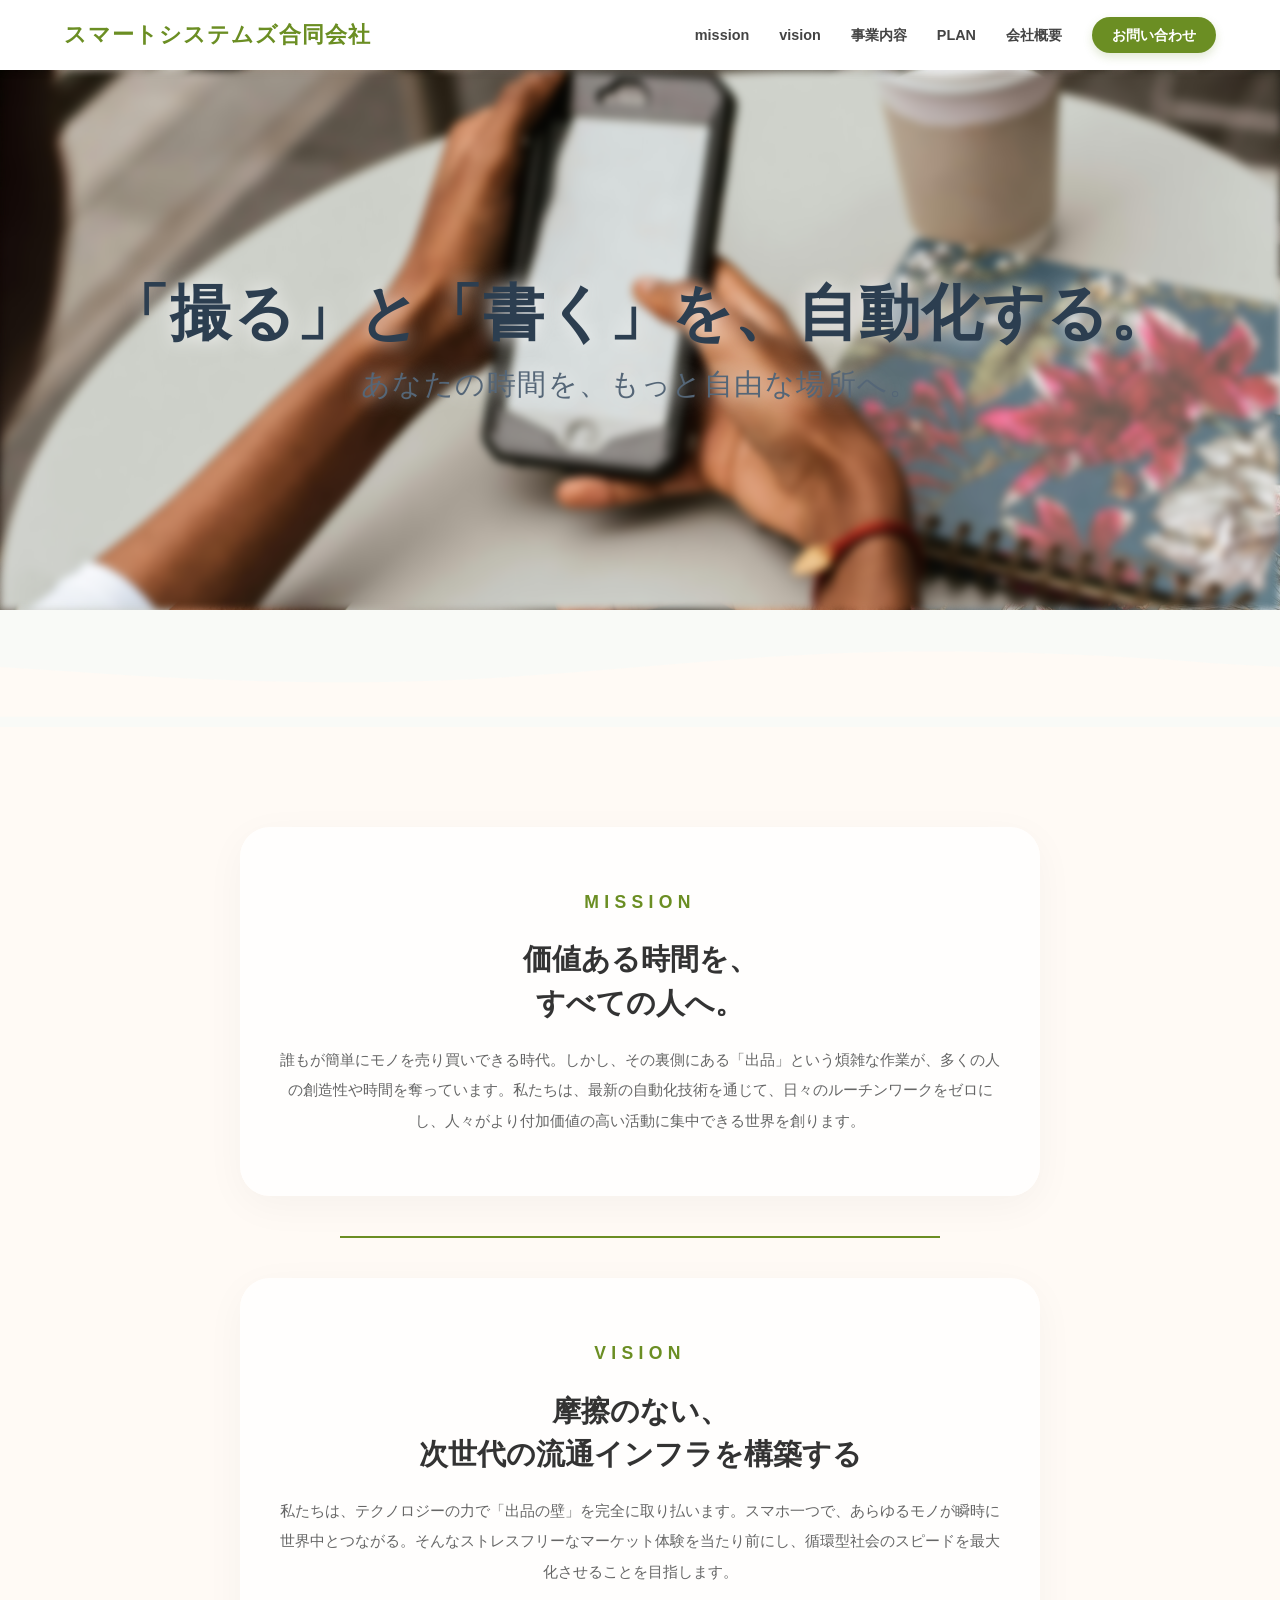
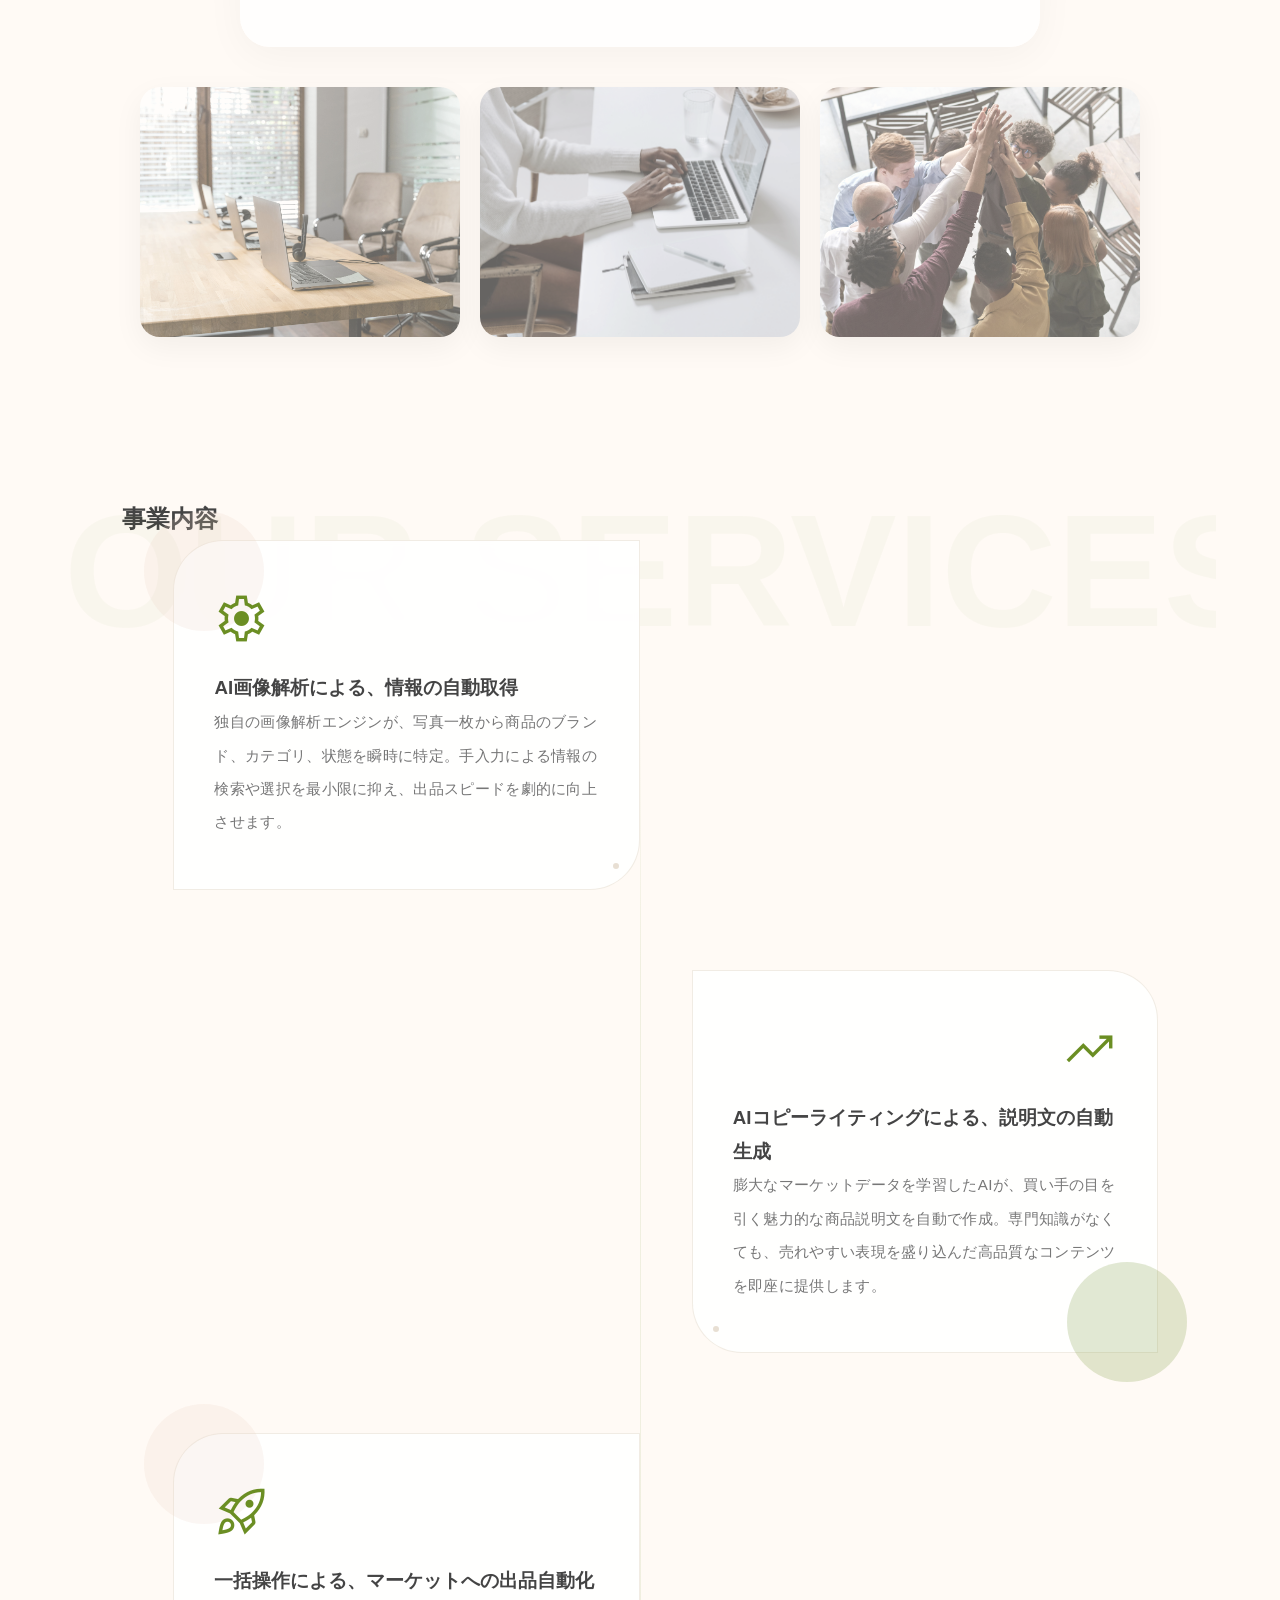
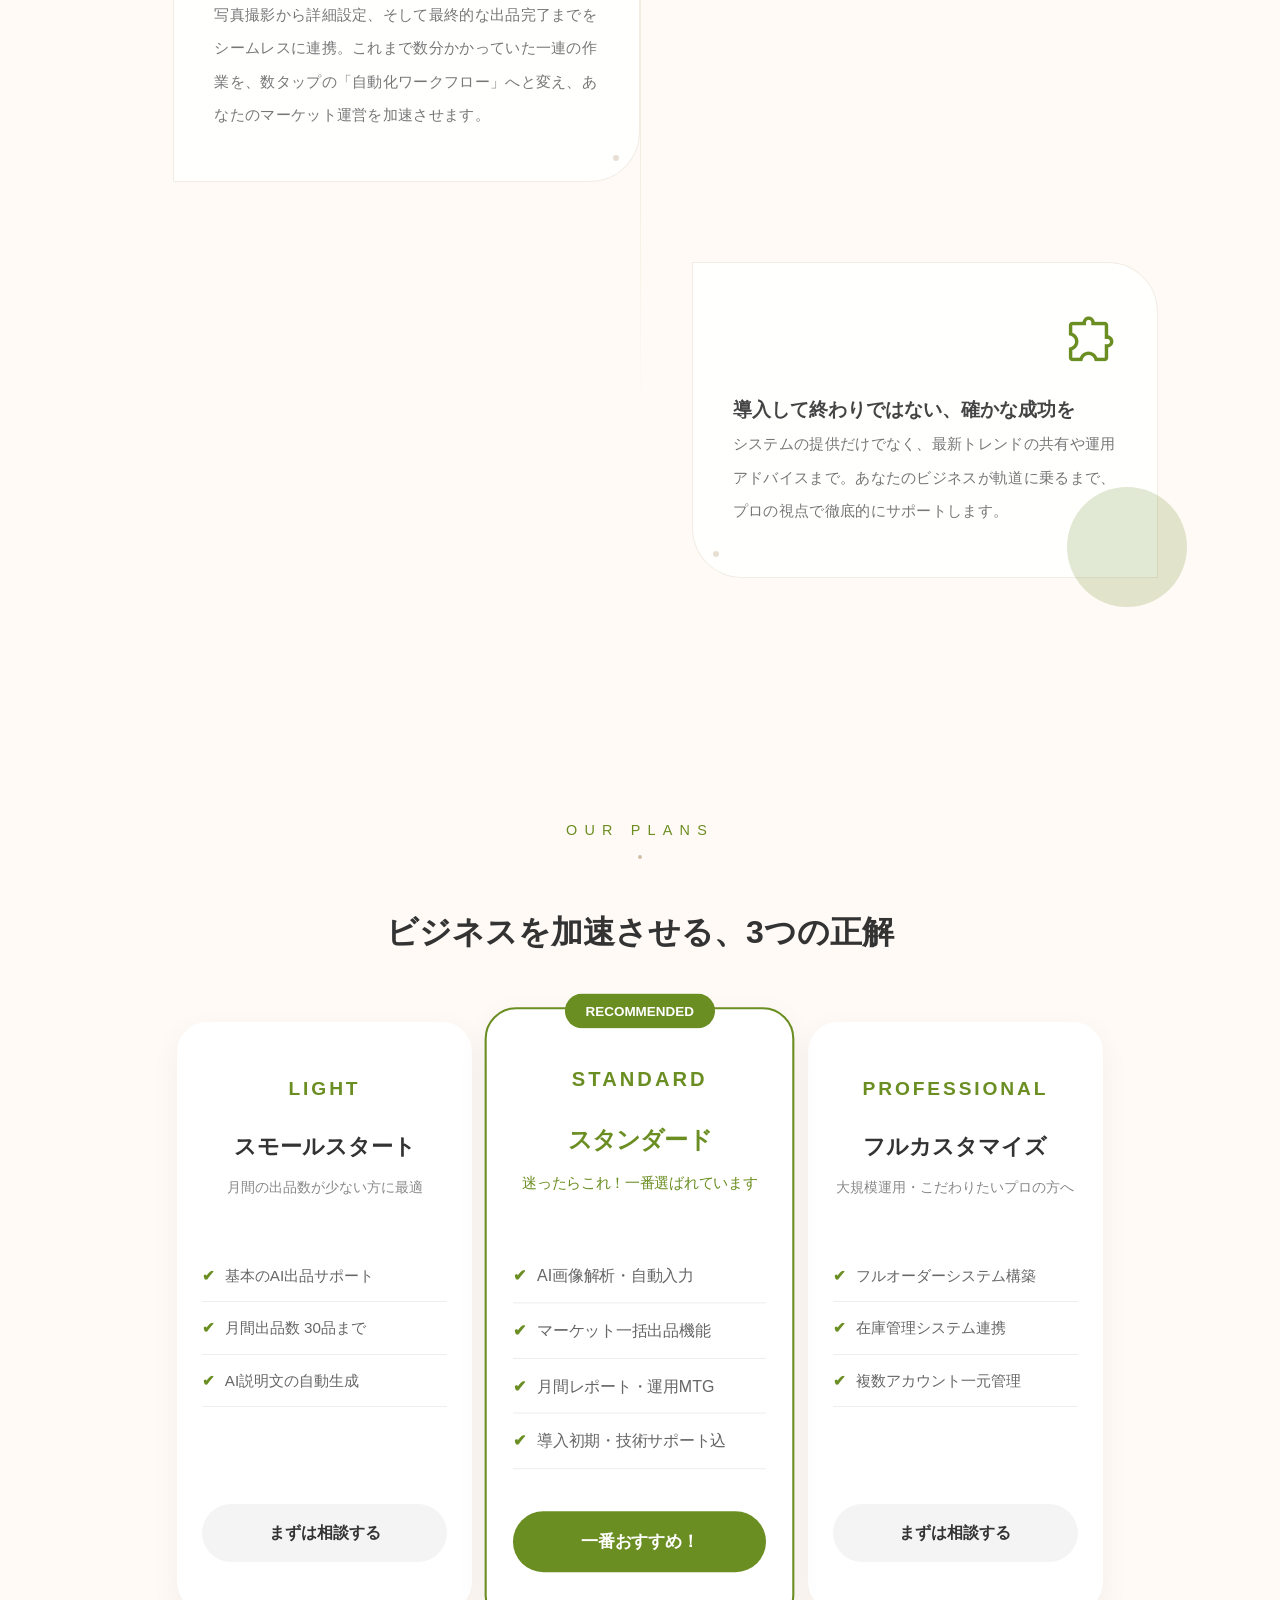
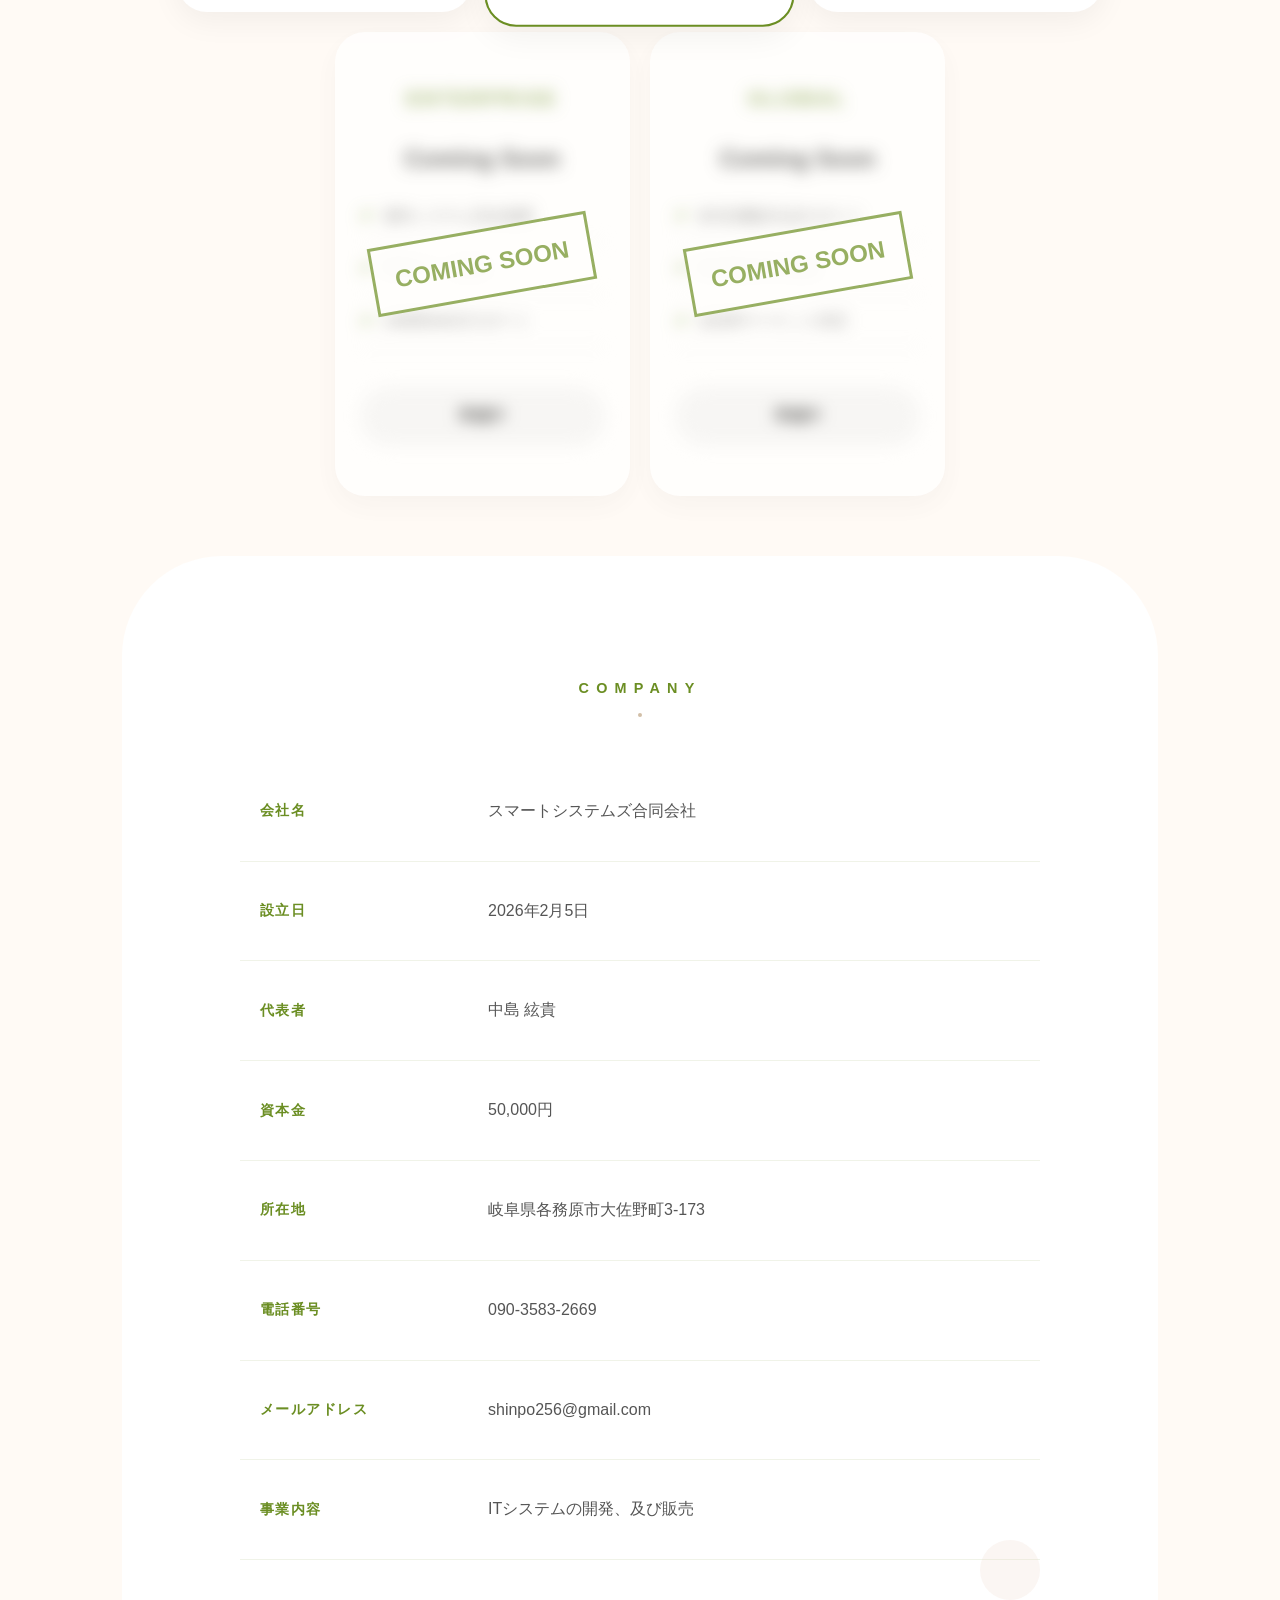
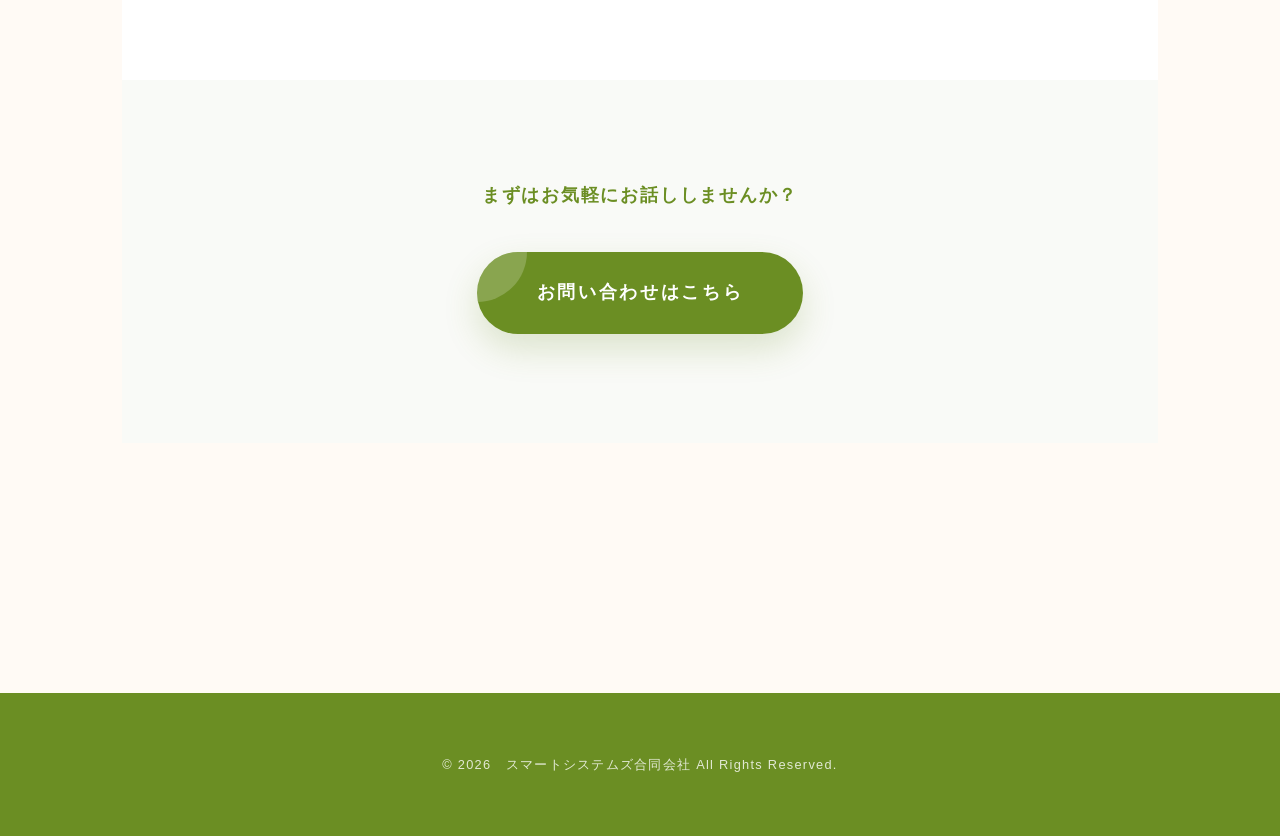
==== index.html @ 6a52a9e8 "first commit" ====
<!DOCTYPE html>
<html lang="ja">
<head>
  <meta charset="UTF-8">
  <meta name="viewport" content="width=device-width, initial-scale=1.0">
  <title>スマートシステムズ合同会社</title>
  <link rel="stylesheet" href="https://fonts.googleapis.com/css2?family=Material+Symbols+Outlined:opsz,wght,FILL,GRAD@20..48,100..700,0..1,-50..200" />
  <link rel="stylesheet" href="css/style.css">
</head>
<body>

<header class="main-header">
    <div class="header-logo">スマートシステムズ合同会社</div>
    
    <div class="hamburger" id="hamburger">
        <span></span>
        <span></span>
        <span></span>
    </div>
    
    <nav class="header-nav" id="header-nav">
        <ul>
            <li><a href="#mission">mission</a></li>
            <li><a href="#vision">vision</a></li>
            <li><a href="#business">事業内容</a></li>
            <li><a href="#plans">PLAN</a></li>
            <li><a href="#about">会社概要</a></li>
            <li><a href="/contact.html" class="nav-contact">お問い合わせ</a></li>
        </ul>
    </nav>
</header>

<!-- メインコンテンツ -->
<div class="container">
<main>

<!-- ファーストビュー -->
<section class="hero hero-with-bg">
  <div class="hero-overlay"></div>
  <div class="hero-text">
    <h1>
      <span class="main-copy">「撮る」と「書く」を、自動化する。</span>
      <span class="sub-copy">あなたの時間を、もっと自由な場所へ。</span>
    </h1>
  </div>
</section>

<!-- ミッション -->
 <div class="wave-container">
    <svg xmlns="http://www.w3.org/2000/svg" viewBox="0 0 1440 120" preserveAspectRatio="none">
        <path fill="#fffaf5" d="M0,64L80,69.3C160,75,320,85,480,80C640,75,800,53,960,48C1120,43,1280,53,1360,59.7L1440,64L1440,120L1360,120C1280,120,1120,120,960,120C800,120,640,120,480,120C320,120,160,120,80,120L0,120Z"></path>
    </svg>
</div>

<section class="mv-section">
    <div class="mv-container">
    
    <div class="mv-box" id="mission">
        <span class="mv-sub">MISSION</span>
        <h2>価値ある時間を、<br>すべての人へ。</h2>
        <p>誰もが簡単にモノを売り買いできる時代。しかし、その裏側にある「出品」という煩雑な作業が、多くの人の創造性や時間を奪っています。私たちは、最新の自動化技術を通じて、日々のルーチンワークをゼロにし、人々がより付加価値の高い活動に集中できる世界を創ります。</p>
    </div>

    <div class="mv-separator"></div>

    <div class="mv-box" id="vision">
        <span class="mv-sub">VISION</span>
        <h2>摩擦のない、<br>次世代の流通インフラを構築する</h2>
        <p>私たちは、テクノロジーの力で「出品の壁」を完全に取り払います。スマホ一つで、あらゆるモノが瞬時に世界中とつながる。そんなストレスフリーなマーケット体験を当たり前にし、循環型社会のスピードを最大化させることを目指します。</p>
    </div>
    
</div>

<section class="photo-gallery">
    <div class="gallery-container">
        <div class="gallery-item">
            <img src="images/photo1.jpg" alt="イメージ1">
        </div>
        <div class="gallery-item">
           <img src="images/photo2.jpg" alt="イメージ2">
        </div>
        <div class="gallery-item">
            <img src="images/photo3.jpg" alt="イメージ3">
        </div>
    </div>
</section>

  <!-- 事業内容 -->
  <section id="business" class="services">
  <div class="services-inner">
    <h2>事業内容</h2>

    <div class="service-cards">

      <div class="service-card">
        <span class="material-symbols-outlined icon">settings</span>
        <h3>AI画像解析による、情報の自動取得</h3>
        <p>
          独自の画像解析エンジンが、写真一枚から商品のブランド、カテゴリ、状態を瞬時に特定。手入力による情報の検索や選択を最小限に抑え、出品スピードを劇的に向上させます。
        </p>
      </div>

      <div class="service-card">
        <span class="material-symbols-outlined icon">trending_up</span>
        <h3>AIコピーライティングによる、説明文の自動生成</h3>
        <p>
          膨大なマーケットデータを学習したAIが、買い手の目を引く魅力的な商品説明文を自動で作成。専門知識がなくても、売れやすい表現を盛り込んだ高品質なコンテンツを即座に提供します。
        </p>
      </div>

      <div class="service-card">
        <span class="material-symbols-outlined icon">Rocket_Launch</span>
        <h3>一括操作による、マーケットへの出品自動化</h3>
        <p>
          写真撮影から詳細設定、そして最終的な出品完了までをシームレスに連携。これまで数分かかっていた一連の作業を、数タップの「自動化ワークフロー」へと変え、あなたのマーケット運営を加速させます。
        </p>
      </div>

      <div class="service-card">
        <span class="material-symbols-outlined icon">extension</span>
        <h3>導入して終わりではない、確かな成功を</h3>
        <p>
          システムの提供だけでなく、最新トレンドの共有や運用アドバイスまで。あなたのビジネスが軌道に乗るまで、プロの視点で徹底的にサポートします。
        </p>
      </div>

    </div>
  </div>
</section>

<section class="plans-section" id="plans">
  <div class="plans-inner">
    <div class="section-title">OUR PLANS</div>
    <h2 class="plans-main-title">ビジネスを加速させる、3つの正解</h2>
    
<div class="plans-container">
    <div class="plan-card">
        <div class="plan-name">LIGHT</div>
        <div class="plan-price" style="font-size: 1.4rem;">スモールスタート</div>
        <div class="plan-note">月間の出品数が少ない方に最適</div>
        <ul class="plan-features">
            <li>基本のAI出品サポート</li>
            <li>月間出品数 30品まで</li>
            <li>AI説明文の自動生成</li>
        </ul>
        <a href="#contact" class="plan-btn">まずは相談する</a>
    </div>

    <div class="plan-card recommended">
        <div class="recommend-badge">RECOMMENDED</div>
        <div class="plan-name">STANDARD</div>
        <div class="plan-price" style="font-size: 1.4rem;">スタンダード</div>
        <div class="plan-note">迷ったらこれ！一番選ばれています</div>
        <ul class="plan-features">
            <li>AI画像解析・自動入力</li>
            <li>マーケット一括出品機能</li>
            <li>月間レポート・運用MTG</li>
            <li>導入初期・技術サポート込</li>
        </ul>
        <a href="#contact" class="plan-btn">一番おすすめ！</a>
    </div>

    <div class="plan-card">
        <div class="plan-name">PROFESSIONAL</div>
        <div class="plan-price" style="font-size: 1.4rem;">フルカスタマイズ</div>
        <div class="plan-note">大規模運用・こだわりたいプロの方へ</div>
        <ul class="plan-features">
            <li>フルオーダーシステム構築</li>
            <li>在庫管理システム連携</li>
            <li>複数アカウント一元管理</li>
        </ul>
        <a href="#contact" class="plan-btn">まずは相談する</a>
    </div>

    <div class="plan-card is-coming-soon">
        <div class="plan-name">ENTERPRISE</div>
        <div class="plan-price">Coming Soon</div>
        <ul class="plan-features">
            <li>基幹システム完全連携</li>
            <li>専用サーバ提供</li>
            <li>24時間365日サポート</li>
        </ul>
        <a href="#contact" class="plan-btn">準備中</a>
    </div>

    <div class="plan-card is-coming-soon">
        <div class="plan-name">GLOBAL</div>
        <div class="plan-price">Coming Soon</div>
        <ul class="plan-features">
            <li>多言語翻訳出品サポート</li>
            <li>海外配送代行連携</li>
            <li>全世界マーケット対応</li>
        </ul>
        <a href="#contact" class="plan-btn">準備中</a>
    </div>
</div>

 <!-- 会社概要-->
<section id="about" class="company">
  <div class="company-inner">
    <h2 class="section-title">COMPANY</h2>
    
    <div class="company-list">
      <div class="company-item">
        <dt>会社名</dt>
        <dd>スマートシステムズ合同会社</dd>
      </div>
      <div class="company-item">
        <dt>設立日</dt>
        <dd>2026年2月5日</dd>
      </div>
      <div class="company-item">
        <dt>代表者</dt>
        <dd>中島 絃貴</dd>
      </div>
      <div class="company-item">
        <dt>資本金</dt>
        <dd>50,000円</dd>
      </div>
      <div class="company-item">
        <dt>所在地</dt>
        <dd>岐阜県各務原市大佐野町3-173</dd>
      </div>
      <div class="company-item">
        <dt>電話番号</dt>
        <dd>090-3583-2669</dd>
      </div>
      <div class="company-item">
        <dt>メールアドレス</dt>
        <dd>shinpo256@gmail.com</dd>
      </div>
      <div class="company-item">
        <dt>事業内容</dt>
        <dd>ITシステムの開発、及び販売</dd>
      </div>
    </div>
  </div>
</section>

<section id="contact" class="contact">
  <div class="contact-inner">
    <p class="contact-text">まずはお気軽にお話ししませんか？</p>
    <a href="contact/contact.html" class="fuwafuwa-btn">
      お問い合わせはこちら
      <div class="btn-circle"></div>
    </a>
  </div>
</section>
 
</main>
</div>

<!-- フッター -->
<footer class="footer-simple">
  <p class="copyright">
    © 2026　スマートシステムズ合同会社 All Rights Reserved.
  </p>
</footer>


<script src="js/main.js"></script>
<script src="script.js"></script>
</body>
</html>
---- css/style.css ----
/* --- 1. 基本設定（温かみと清潔感） --- */
* {
    margin: 0;
    padding: 0;
    box-sizing: border-box;
}

body {
    font-family: "Helvetica Neue", Arial, "Hiragino Kaku Gothic ProN", "Hiragino Sans", Meiryo, sans-serif;
    color: #444;
    background-image: radial-gradient(#d1bfa7 0.3px, transparent 0.3px);
    background-size: 30px 30px;
    background-color: #F9FAF7; 
    line-height: 1.8;
}

/* --- 2. ヘッダー（すりガラス風） --- */
.main-header {
    display: flex;
    justify-content: space-between;
    align-items: center;
    padding: 15px 5%;
    background: #fff;
    position: sticky;
    top: 0;
    z-index: 1000;
    box-shadow: 0 2px 10px rgba(0,0,0,0.05);
}

/* --- ロゴの設定（重なっていた部分を統合） --- */
.header-logo {
    font-size: 1.5rem; /* 大きめを優先 */
    font-weight: bold;
    color: #6B8E23; /* オリーブ色を優先 */
    letter-spacing: 1px;
    cursor: pointer;
    display: inline-block;
    transition: all 0.3s ease;
}

.header-logo:hover {
    transform: rotate(-5deg);
    color: #7da629;
}

/* --- ナビゲーションの設定 --- */
.header-nav ul {
    display: flex;
    list-style: none;
    gap: 30px;
    align-items: center;
    margin: 0;
    padding: 0;
}

.header-nav a {
    text-decoration: none;
    color: #444; /* 柔らかい黒を優先 */
    font-size: 0.9rem;
    font-weight: bold; /* 「ボールドにしたい」という意図を優先 */
    transition: all 0.3s ease;
    position: relative;
}

/* --- ホバー演出（下線がスッと出る） --- */
.header-nav a:not(.nav-contact):hover {
    color: #6B8E23;
}

.header-nav a:not(.nav-contact)::after {
    content: '';
    position: absolute;
    bottom: -5px;
    left: 0;
    width: 0;
    height: 2px;
    background-color: #d1bfa7;
    transition: width 0.3s ease;
}

.header-nav a:not(.nav-contact):hover::after {
    width: 100%;
}

/* PCではハンバーガーは絶対隠す（でも見た目の設定はここに溜めておく） */
.hamburger {
    display: none; /* ←ここでPCでは隠している */
    flex-direction: column;
    justify-content: space-between;
    width: 30px;
    height: 20px;
    cursor: pointer;
    z-index: 1000; /* 一番手前に */
    position: relative;
}

.hamburger span {
    width: 100%;
    height: 2px;
    background-color: #6B8E23;
    transition: all 0.3s;
}

/* --- ロゴの設定（1.4remの方を優先、傾く動きを維持） --- */
.header-logo {
    font-size: 1.4rem;
    font-weight: bold;
    color: #6B8E23;
    letter-spacing: 1px;
    cursor: pointer;
    display: inline-block;
    transition: all 0.3s ease;
}

.header-logo:hover {
    transform: rotate(-5deg);
    color: #7da629;
}

/* --- ナビゲーションのレイアウト --- */
.header-nav ul {
    list-style: none;
    display: flex;
    align-items: center;
    gap: 30px;
    margin: 0;
    padding: 0;
}

/* --- メニューの文字設定（太さとサイズを確定させる） --- */
.header-nav a {
    text-decoration: none;
    color: #444;       /* 柔らかい黒 */
    font-size: 0.9rem; /* 少し大きめ */
    font-weight: bold; /* 500より、下の記述にあったboldを優先しました */
    transition: all 0.3s ease;
    position: relative;
}

/* --- ホバー：下線が出るアニメ（通常メニュー用） --- */
.header-nav a:not(.nav-contact):hover {
    color: #6B8E23;
}

.header-nav a:not(.nav-contact)::after {
    content: '';
    position: absolute;
    bottom: -5px;
    left: 0;
    width: 0;
    height: 2px;
    background-color: #d1bfa7;
    transition: width 0.3s ease;
}

.header-nav a:not(.nav-contact):hover::after {
    width: 100%;
}

/* --- 「お問い合わせ」ボタン（特注デザイン） --- */
.nav-contact {
    background-color: #6B8E23;
    color: #fff !important;
    padding: 10px 20px;
    border-radius: 25px;
    box-shadow: 0 4px 10px rgba(107, 142, 35, 0.2);
}

.nav-contact:hover {
    background-color: #7da629;
    transform: translateY(-2px);
    box-shadow: 0 6px 15px rgba(107, 142, 35, 0.3);
}

/* --- 3. ヒーロー（圧倒的開放感） --- */

/* 1. 背景画像の設定：疑似要素を使って「背景だけ」をぼかす */
.hero-with-bg {
    position: relative;
    height: 60vh !important;
    background-image: url('../images/hero_bg.jpg');
    background-size: cover;
    background-position: center;
    background-attachment: fixed;
    display: flex;
    align-items: center;
    justify-content: center;
    overflow: hidden;
}

.hero-with-bg::before {
    content: "";
    position: absolute;
    top: 0; left: 0; width: 100%; height: 100%;
    background-image: inherit; /* 親の背景画像を引き継ぐ */
    background-size: cover;
    background-position: center;
    filter: blur(4px); /* 背景だけをぼかす */
    z-index: 0;
}

/* 2. 文字を包む「箱」：重なっていた設定を統合 */
.hero-text {
    width: 100% !important; 
    max-width: 100vw !important; /* はみ出し防止のため全幅を許可 */
    text-align: center !important;
    z-index: 10 !important;
    position: relative !important;
}

/* 3. 中の「h1」全体の調整 */
.hero-text h1 {
    margin: 0;
    color: #2c3e50 !important;
    text-shadow: 0 0 15px rgba(255, 255, 255, 0.8) !important;
}

/* ヒーロー文字サイズ：PCでの上品な大迫力版 */
.hero-text h1 {
    font-size: 3.8rem !important; 
    font-weight: 800 !important;
    line-height: 1.4 !important;
    color: #2c3e50 !important;
    text-shadow: 0 0 20px rgba(255, 255, 255, 0.8) !important;
}

/* 1行目：絶対に一行で表示させる呪文を統合 */
.main-copy {
    display: block;
    width: 100%; 
    font-size: 3.8rem !important; 
    font-weight: 800 !important;
    line-height: 1.3 !important;
    letter-spacing: 0.02em !important;
    margin-bottom: 10px;
    white-space: nowrap !important; /* 一行表示を死守 */
}

/* 2行目：補足サイズ */
.sub-copy {
    display: block;
    font-size: 1.8rem !important;
    font-weight: 500 !important;
    line-height: 1.5 !important;
    letter-spacing: 0.05em !important;
    color: #556677 !important;
}

/* --- 4. MISSION & VISION --- */

html {
    scroll-behavior: smooth;
    scroll-padding-top: 100px;
}

.mv-section {
    padding: 100px 5%;
    background-color: #fffaf5; 
}

/* 2つを包む器 */
.mv-container {
    display: flex !important;
    flex-direction: column !important;
    align-items: center !important;
    max-width: 800px !important;
    margin: 0 auto !important;
    gap: 0 !important; 
}

/* MISSIONとVISION、共通の見た目（カード風） */
.mv-box {
    width: 100% !important;
    max-width: 100% !important;
    text-align: center !important;
    background: rgba(255, 255, 255, 0.8);
    backdrop-filter: blur(10px);
    padding: 60px 40px !important;
    border-radius: 30px;
    border: none !important; 
    box-shadow: 0 10px 40px rgba(0, 0, 0, 0.04);
    transition: all 0.4s ease;
    box-sizing: border-box !important;
}

/* MISSION（上の箱）：境界線と余白の特別設定 */
#mission {
    border-bottom: 2px solid #6B8E23 !important; 
    margin-bottom: 80px !important; 
    border-bottom-left-radius: 0;
    border-bottom-right-radius: 0;
}

/* MISSIONの箱：角丸を優しく復活させ、囲み線を消す */
#mission {
    border: none !important;
    border-radius: 30px !important;
    box-shadow: 0 10px 40px rgba(0, 0, 0, 0.04) !important;
}

/* 執念の区切り線設定 */
.mv-separator {
    width: 100% !important;
    max-width: 600px !important;
    height: 2px !important;
    background-color: #6B8E23 !important;
    margin: 40px auto !important;
}

/* ホバー演出：浮き上がる動き */
.mv-box:hover {
    transform: translateY(-10px);
    background: #ffffff;
    box-shadow: 0 20px 50px rgba(107, 142, 35, 0.1);
}

/* --- テキスト装飾 --- */
.mv-sub {
    color: #6B8E23;
    font-weight: bold;
    letter-spacing: 2px;
    font-size: 0.8rem;
    display: block;
    margin-bottom: 15px;
}

.mv-box h2 {
    font-size: 1.6rem;
    color: #333;
    line-height: 1.5;
    margin-bottom: 20px;
}

.mv-box p {
    font-size: 0.95rem;
    color: #666;
    line-height: 2.0;
}

/* --- 5. 中間画像（クッション） --- */

.wide-image-wrapper {
    width: 100%;
    height: 500px;
    margin: 80px 0;
    overflow: hidden; /* 拡大した時のはみ出し防止 */
}

.wide-image-wrapper img {
    width: 100%;
    height: 100%;
    object-fit: cover; /* 縦横比を保って中央で切り取り */
    object-position: center; /* 中央を基準に配置 */
    
    /* 質感の調整：温かみ（セピア）と明るさをプラス */
    filter: sepia(15%) brightness(105%);
    
    /* ゆっくりとズームさせるための設定 */
    transition: transform 1.5s ease;
}

/* ホバーでゆっくりとズームイン */
.wide-image-wrapper:hover img {
    transform: scale(1.05);
}

/* --- ギャラリー：おしゃれ＆ホバー復活 --- */
.gallery-container {
    display: flex !important;
    flex-direction: row !important;
    justify-content: center !important; /* 重複してたのを合流 */
    gap: 20px !important;
    max-width: 1000px !important;
    margin: 40px auto !important;
}

.gallery-item {
    flex: 1 !important;
    height: 250px !important;
    border-radius: 20px !important; 
    overflow: hidden !important;
    box-shadow: 0 10px 30px rgba(0, 0, 0, 0.05) !important;
    transition: all 0.6s ease !important;
}

.gallery-item img {
    width: 100% !important;
    height: 100% !important;
    object-fit: cover !important;
    opacity: 0.6 !important; 
    filter: grayscale(30%) brightness(1.1) !important; 
    transition: all 0.6s ease !important;
}

/* ホバー時の動き */
.gallery-item:hover {
    transform: translateY(-12px) !important;
}

.gallery-item:hover img {
    opacity: 1 !important;
    filter: grayscale(0%) brightness(1) !important;
    transform: scale(1.05) !important;
}

/* --- 6. 事業内容：フローティング・グラフィック版 --- */

.services-inner {
    padding: 120px 5%;
    position: relative;
    overflow: hidden;
    max-width: 1200px;
    margin: 0 auto;
}

/* 背景にうっすら流れる巨大文字（OUR SERVICES） */
.services-inner::before {
    content: "OUR SERVICES / OUR SERVICES";
    position: absolute;
    top: 50px;
    left: 0;
    font-size: 10rem;
    font-weight: 900;
    color: #6B8E23;
    opacity: 0.03;
    white-space: nowrap;
    z-index: 0;
    pointer-events: none;
}

.service-cards {
    display: flex;
    flex-direction: column;
    gap: 80px; 
    position: relative;
    z-index: 1;
}

/* カード間の隠し味：コネクトライン */
.service-cards::after {
    content: "";
    position: absolute;
    top: 10%;
    left: 50%;
    width: 1px;
    height: 80%;
    background: linear-gradient(to bottom, 
        transparent, 
        rgba(107, 142, 35, 0.1) 20%, 
        rgba(107, 142, 35, 0.1) 80%, 
        transparent);
    z-index: -1;
}

/* カードの基本設定 */
.service-card {
    display: flex;
    flex-direction: column;
    width: 45%; 
    padding: 50px 40px;
    background: rgba(255, 255, 255, 0.9);
    backdrop-filter: blur(5px);
    border-radius: 50px 0 50px 0; /* 非対称な角丸 */
    border: 1px solid rgba(209, 191, 167, 0.3);
    position: relative;
    transition: all 0.6s cubic-bezier(0.23, 1, 0.32, 1);
}

/* 背後の円形アクセント（120pxを採用して整理） */
.service-card::after {
    content: "";
    position: absolute;
    width: 120px;
    height: 120px;
    background: #E8D3C3;
    border-radius: 50%;
    opacity: 0.2;
    z-index: -1;
    transition: all 0.6s ease;
}

/* 角のアクセント・ドット */
.service-card::before {
    content: "";
    position: absolute;
    width: 6px;
    height: 6px;
    background-color: #d1bfa7;
    border-radius: 50%;
    opacity: 0.5;
}

/* 奇数番目：左寄せ */
.service-card:nth-child(odd) {
    align-self: flex-start;
    margin-left: 5%;
}
.service-card:nth-child(odd)::after { top: -30px; left: -30px; }
.service-card:nth-child(odd)::before { bottom: 20px; right: 20px; }

/* 偶数番目：右寄せ（角丸を逆転、円の色を変更） */
.service-card:nth-child(even) {
    align-self: flex-end;
    border-radius: 0 50px 0 50px;
}
.service-card:nth-child(even)::after {
    bottom: -30px;
    right: -30px;
    background: #6B8E23;
}
.service-card:nth-child(even)::before { bottom: 20px; left: 20px; }

/* アイコンとテキスト */
.icon {
    font-size: 55px;
    color: #6B8E23;
    margin-bottom: 25px;
}
.service-card:nth-child(even) .icon { align-self: flex-end; }

.service-card p {
    font-size: 0.95rem;
    line-height: 2.2;
    color: #777;
    letter-spacing: 0.02em;
}

/* ホバー演出（浮き上がり ＋ 円の拡大） */
.service-card:hover {
    transform: translateY(-12px);
    background: #ffffff;
    box-shadow: 0 30px 60px rgba(107, 142, 35, 0.1);
}
.service-card:hover::after {
    transform: scale(1.3);
    opacity: 0.15;
}

/* --- 料金プランセクション --- */
.plans-section {
    padding: 120px 5% 150px;
    background-color: #fffaf5; 
}

.plans-main-title {
    text-align: center;
    font-size: 2rem;
    color: #333;
    margin-bottom: 60px;
}

.plans-container {
    display: flex !important;
    flex-wrap: wrap !important;
    justify-content: center !important;
    gap: 20px !important; 
    max-width: 1200px !important;
    width: 95% !important; 
    margin: 0 auto 60px !important;
}

/* カードの基本 */
.plan-card {
    background: #fff;
    border-radius: 30px;
    padding: 50px 25px; /* 横パディングを少し削ってスリムに */
    
    /* 100% ÷ 3 = 33.3% ですが、隙間の分を考えて 30% に固定します */
    flex: 0 1 30% !important; 
    
    min-width: 280px !important; /* カードが太くなりすぎないように制限 */
    max-width: 350px !important;
    
    text-align: center;
    box-shadow: 0 10px 30px rgba(0,0,0,0.05);
    display: flex;
    flex-direction: column;
    transition: all 0.4s ease;
}

.plan-card:hover {
    transform: translateY(-15px);
    box-shadow: 0 20px 50px rgba(107, 142, 35, 0.15);
}

/* 真ん中のカードを目立たせる */
.plan-card.recommended {
    border: 2px solid #6B8E23;
    transform: scale(1.05);
    z-index: 2;
}
.plan-card.recommended:hover {
    transform: scale(1.05) translateY(-15px);
}

.recommend-badge {
    position: absolute;
    top: -15px;
    left: 50%;
    transform: translateX(-50%);
    background: #6B8E23;
    color: #fff;
    padding: 5px 20px;
    border-radius: 20px;
    font-size: 0.8rem;
    font-weight: bold;
}

.plan-name {
    font-size: 1.2rem;
    font-weight: bold;
    color: #6B8E23;
    margin-bottom: 20px;
    letter-spacing: 0.15em;
    text-transform: uppercase;
}

.plan-price {
    font-size: 1.5rem;
    font-weight: 900;
    color: #333;
    margin-bottom: 10px;
}

.plan-price span {
    font-size: 1rem;
    font-weight: normal;
    color: #888;
}

.plan-features {
    list-style: none;
    padding: 0;
    margin-bottom: 40px;
    text-align: left;
    flex-grow: 1; 
 }


.plan-features li {
    padding: 12px 0;
    border-bottom: 1px solid #eee;
    font-size: 0.95rem;
    color: #666;
}

.plan-features li::before {
    content: "✔";
    color: #6B8E23;
    margin-right: 10px;
    font-weight: bold;
}

.plan-note {
    font-size: 0.9rem;
    color: #888;          
    margin-bottom: 30px; 
    font-weight: 500;
    line-height: 1.5;
    min-height: 3em;
}

.plan-card.recommended .plan-note {
    color: #6B8E23;
}

.plan-card.recommended .plan-price {
    color: #6B8E23;
}

/* カード内のボタン */
.plan-btn {
    display: block;
    padding: 15px 30px;
    background: #f4f4f4;
    color: #333;
    text-decoration: none;
    border-radius: 100px;
    font-weight: bold;
    transition: all 0.3s;
}

.plan-card.recommended .plan-btn {
    background: #6B8E23;
    color: #fff;
}

.plan-btn:hover {
    filter: brightness(0.9);
    transform: scale(1.02);
}

.plan-card.is-coming-soon {
    opacity: 0.7;
    pointer-events: none;
    position: relative;
    overflow: hidden;
}

/* 2. カードの中身（名前、価格、特徴、ボタン）だけをぼかす */
.is-coming-soon .plan-name,
.is-coming-soon .plan-price,
.is-coming-soon .plan-note,
.is-coming-soon .plan-features,
.is-coming-soon .plan-btn {
    filter: blur(8px); 
}

/* 3. COMING SOON の文字（これはぼかさない！） */
.is-coming-soon::after {
    content: "COMING SOON";
    position: absolute;
    top: 50%;
    left: 50%;
    transform: translate(-50%, -50%) rotate(-10deg);
    font-size: 1.5rem;
    font-weight: 900;
    color: #6B8E23;
    border: 3px solid #6B8E23;
    padding: 10px 20px;
    z-index: 20;
    white-space: nowrap;
    background: rgba(255, 255, 255, 0.9);
}

/* --- MISSION & VISION の見出し（緑の文字）を調整 --- */
.mv-sub {
    font-size: 1.1rem !important;      /* 0.8remから1.1remへアップ！ */
    font-weight: 800 !important;       /* より太く、ハッキリと */
    letter-spacing: 0.3em !important;  /* 文字の間を広げてオシャレに */
    margin-bottom: 20px !important;    /* 下の大きな見出しとの間隔を調整 */
    text-transform: uppercase;         /* 小文字で打ってても大文字にする（お好みで） */
}

/* ついでに、その下の大きな見出し（h2）も少しだけ微調整 */
.mv-box h2 {
    font-size: 1.8rem !important;      /* 1.6remから少しだけアップ */
    font-weight: 800 !important;
}

/* --- 7. 会社概要 --- */

.company {
    padding: 120px 5%;
    background-color: #ffffff; /* 清潔感のある白 */
    border-radius: 100px 100px 0 0; /* 上側の大きなカーブ */
    position: relative;
}

.company-inner {
    max-width: 800px;
    margin: 0 auto;
}

/* セクションタイトル：ドットを添えて */
.section-title {
    font-size: 0.9rem;
    letter-spacing: 0.5em;
    color: #6B8E23;
    text-align: center;
    margin-bottom: 60px;
    position: relative;
}

.section-title::after {
    content: "";
    position: absolute;
    bottom: -15px;
    left: 50%;
    transform: translateX(-50%);
    width: 4px;
    height: 4px;
    background: #d1bfa7;
    border-radius: 50%;
}

/* 会社情報のリスト */
.company-list {
    display: flex;
    flex-direction: column;
    gap: 0;
    position: relative;
}

/* リスト全体の右下に置くアクセント円 */
.company-list::after {
    content: "";
    position: absolute;
    bottom: -40px;
    right: 0;
    width: 60px;
    height: 60px;
    background: #E8D3C3;
    border-radius: 50%;
    opacity: 0.2;
}

/* 1行ごとの設定 */
.company-item {
    display: flex;
    align-items: center;
    padding: 35px 20px;
    border-bottom: 1px solid rgba(107, 142, 35, 0.1); /* ほんのり緑の線 */
    transition: background-color 0.4s ease;
}

.company-item:hover {
    background-color: #F9FAF7; /* ホバーでふんわり色付け */
}

/* 項目名（左側） */
.company-item dt {
    width: 30%;
    font-size: 0.9rem;
    font-weight: bold;
    color: #6B8E23;
    letter-spacing: 0.1em;
}

/* 内容（右側） */
.company-item dd {
    width: 70%;
    font-size: 1rem;
    color: #555;
}
/* --- 8. お問い合わせ：ふわふわボタン --- */

.contact {
    padding: 100px 5%;
    text-align: center;
    background-color: #F9FAF7;
}

.contact-text {
    font-size: 1.1rem;
    color: #6B8E23;
    margin-bottom: 40px;
    font-weight: bold;
    letter-spacing: 0.1em;
}

/* ボタンが常に小さく呼吸しているようなアニメーション */
@keyframes breath {
    0% { transform: scale(1); }
    50% { transform: scale(1.03); } /* 1.02から1.03へ少し強調 */
    100% { transform: scale(1); }
}

.fuwafuwa-btn {
    display: inline-block;
    position: relative;
    padding: 25px 60px;
    background-color: #6B8E23;
    color: #ffffff;
    text-decoration: none;
    font-weight: bold;
    font-size: 1.1rem;
    letter-spacing: 0.15em;
    border-radius: 100px;
    box-shadow: 0 15px 35px rgba(107, 142, 35, 0.2);
    
    /* ぷにっと動く魔法のイージング */
    transition: all 0.4s cubic-bezier(0.175, 0.885, 0.32, 1.275);
    
    overflow: hidden;
    z-index: 1;
    
    /* 3秒おきに深呼吸 */
    animation: breath 3s infinite ease-in-out;
}

/* ホバーした時の動き：アニメーションに負けないように設定 */
.fuwafuwa-btn:hover {
    /* ホバー時は呼吸を止めて、マウスの動きに集中させる */
    animation-play-state: paused; 
    transform: translateY(-8px) scale(1.1) !important; 
    box-shadow: 0 25px 50px rgba(107, 142, 35, 0.3);
    background-color: #7da629;
}

/* ボタンの中の「光の玉」 */
.btn-circle {
    position: absolute;
    top: -50px;
    left: -50px;
    width: 100px;
    height: 100px;
    background: rgba(255, 255, 255, 0.2);
    border-radius: 50%;
    z-index: -1;
    transition: all 0.6s ease;
}

/* ホバー時に光の玉が中を駆け抜ける */
.fuwafuwa-btn:hover .btn-circle {
    top: -20px;
    left: 80%;
    width: 150px;
    height: 150px;
}

/* --- 9. フッター（締めくくり） --- */

.footer-simple {
    background: #6B8E23; /* ブランドカラーのオリーブで統一 */
    color: white;
    text-align: center;
    padding: 60px 0;
    font-size: 0.8rem;
    letter-spacing: 0.1em;
}

.footer-simple p {
    margin: 0;
    opacity: 0.8; /* 少しだけ透けさせて上品に */
}

/* --- 全体共通：すべてのリンクに「滑らかな変化」をプラス --- */
a {
    transition: all 0.3s ease;
}

/* 1. MISSIONの「囲み」を消して、下線だけにする */
#mission {
    border: none !important;            /* 四方の囲みを消去 */
    border-bottom: 3px solid #6B8E23 !important; /* 下だけ太めの緑線を引く */
    border-radius: 30px 30px 0 0 !important;   /* 下側の角丸をなくすと線が綺麗に見える */
}

/* ==========================================
   最終調整：MISSIONの線とギャラリーの復活
   ========================================== */

/* 今まで邪魔をしていたかもしれない設定を念のためオフ */
#mission {
    border-bottom: none !important;
    margin-bottom: 0 !important;
}

/* MISSIONの箱の角丸を優しく復活させる */
#mission {
    border-radius: 30px !important; /* 四角くなってた角を、元の30pxの丸みに戻す！ */
}

/* ついでに線の位置を微調整（もし箱に近すぎたらここをいじってね） */
.mv-separator {
    margin-top: 40px !important;    /* MISSIONの箱からの距離 */
    margin-bottom: 40px !important; /* VISIONの箱までの距離 */
}


/* ==========================================
    【一番最後】スマホ・タブレット用の一括設定
   ========================================== */
@media (max-width: 950px) {
    /* 1. ハンバーガーとメニューの動き */
    .hamburger { 
        display: flex; 
        flex-direction: column;
        justify-content: space-between;
        width: 30px;
        height: 20px;
        cursor: pointer;
        z-index: 1100;
    }
    
    .hamburger span {
        width: 100%;
        height: 2px;
        background: #6B8E23;
        transition: 0.3s;
    }

    /* ボタンを「X」にするアニメ */
    .hamburger.active span:nth-child(1) { transform: translateY(9px) rotate(45deg); }
    .hamburger.active span:nth-child(2) { opacity: 0; }
    .hamburger.active span:nth-child(3) { transform: translateY(-9px) rotate(-45deg); }

    .header-nav {
        position: fixed; 
        top: 0; 
        right: -100%; 
        width: 70%; 
        height: 100vh;
        background: rgba(255, 255, 255, 0.98); 
        box-shadow: -10px 0 20px rgba(0,0,0,0.1);
        transition: 0.3s ease-in-out;
        z-index: 1050;
        display: flex; 
        align-items: center; 
        justify-content: center;
    }

    .header-nav.active { right: 0; }
    
    .header-nav ul {
        flex-direction: column !important;
        gap: 30px;
        list-style: none;
        padding: 0;
    }

    .header-nav a {
        font-size: 1.1rem;
        color: #333;
    }

    /* 2. ヒーロー文字：スマホで読みやすく（2.2rem） */
    .hero-text h1 {
        font-size: 2.2rem !important;
        line-height: 1.4 !important;
        padding: 0 20px !important;
    }

    /* 3. ギャラリー：スマホでは縦1列に */
    .gallery-container {
        flex-direction: column !important;
    }
    .gallery-item {
        height: 200px !important;
    }

    /* 4. MISSION：スマホでの配置調整 */
    .mv-container {
        flex-direction: column;
        gap: 20px;
    }
    .mv-sub {
        font-size: 0.9rem !important;
        letter-spacing: 0.2em !important;
    }

    /* 5. 料金プラン：スマホでは縦に並べる */
    .plans-container {
        flex-direction: column;
        align-items: center;
    }
    .plan-card {
        width: 100%;
        max-width: 400px;
    }
    .plan-card.recommended {
        transform: scale(1);
        margin: 30px 0;
    }

    /* 6. 会社概要：スマホでは項目を縦に */
    .company-item {
        flex-direction: column;
        align-items: flex-start;
    }
}
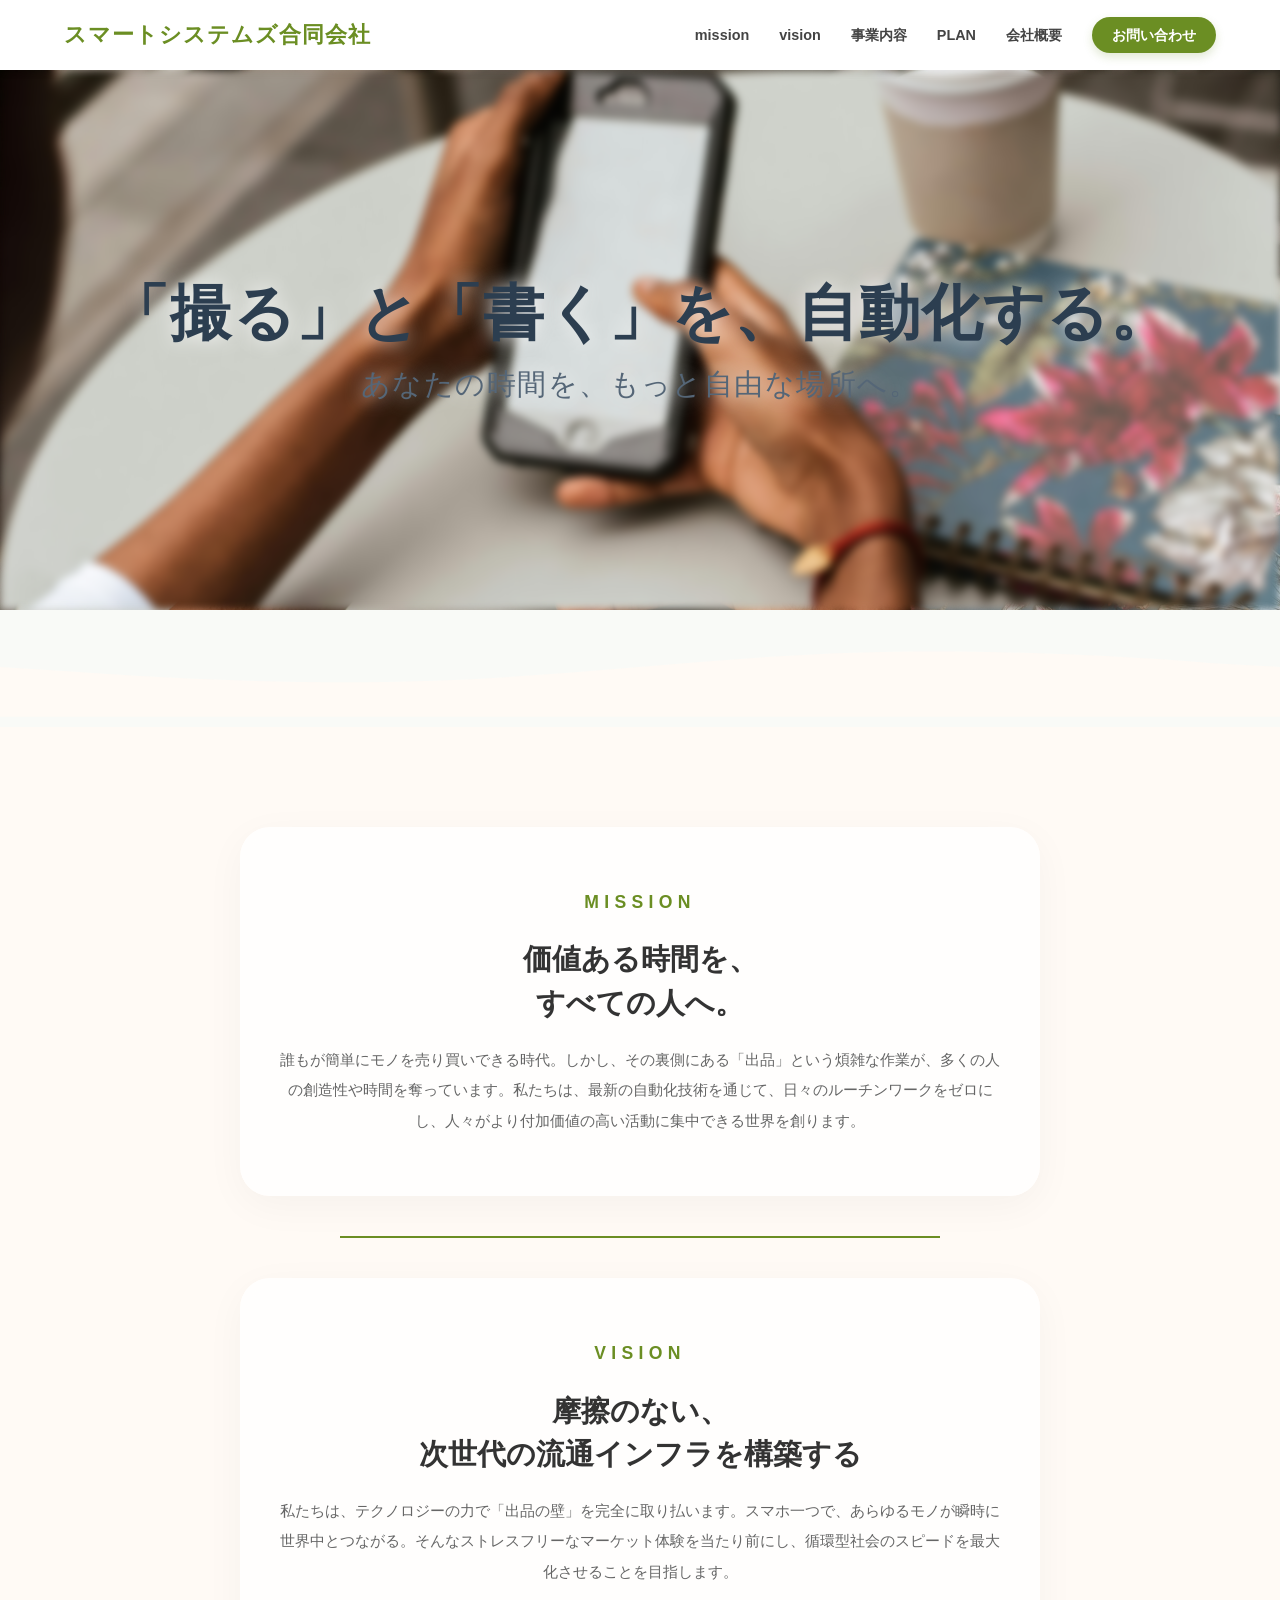
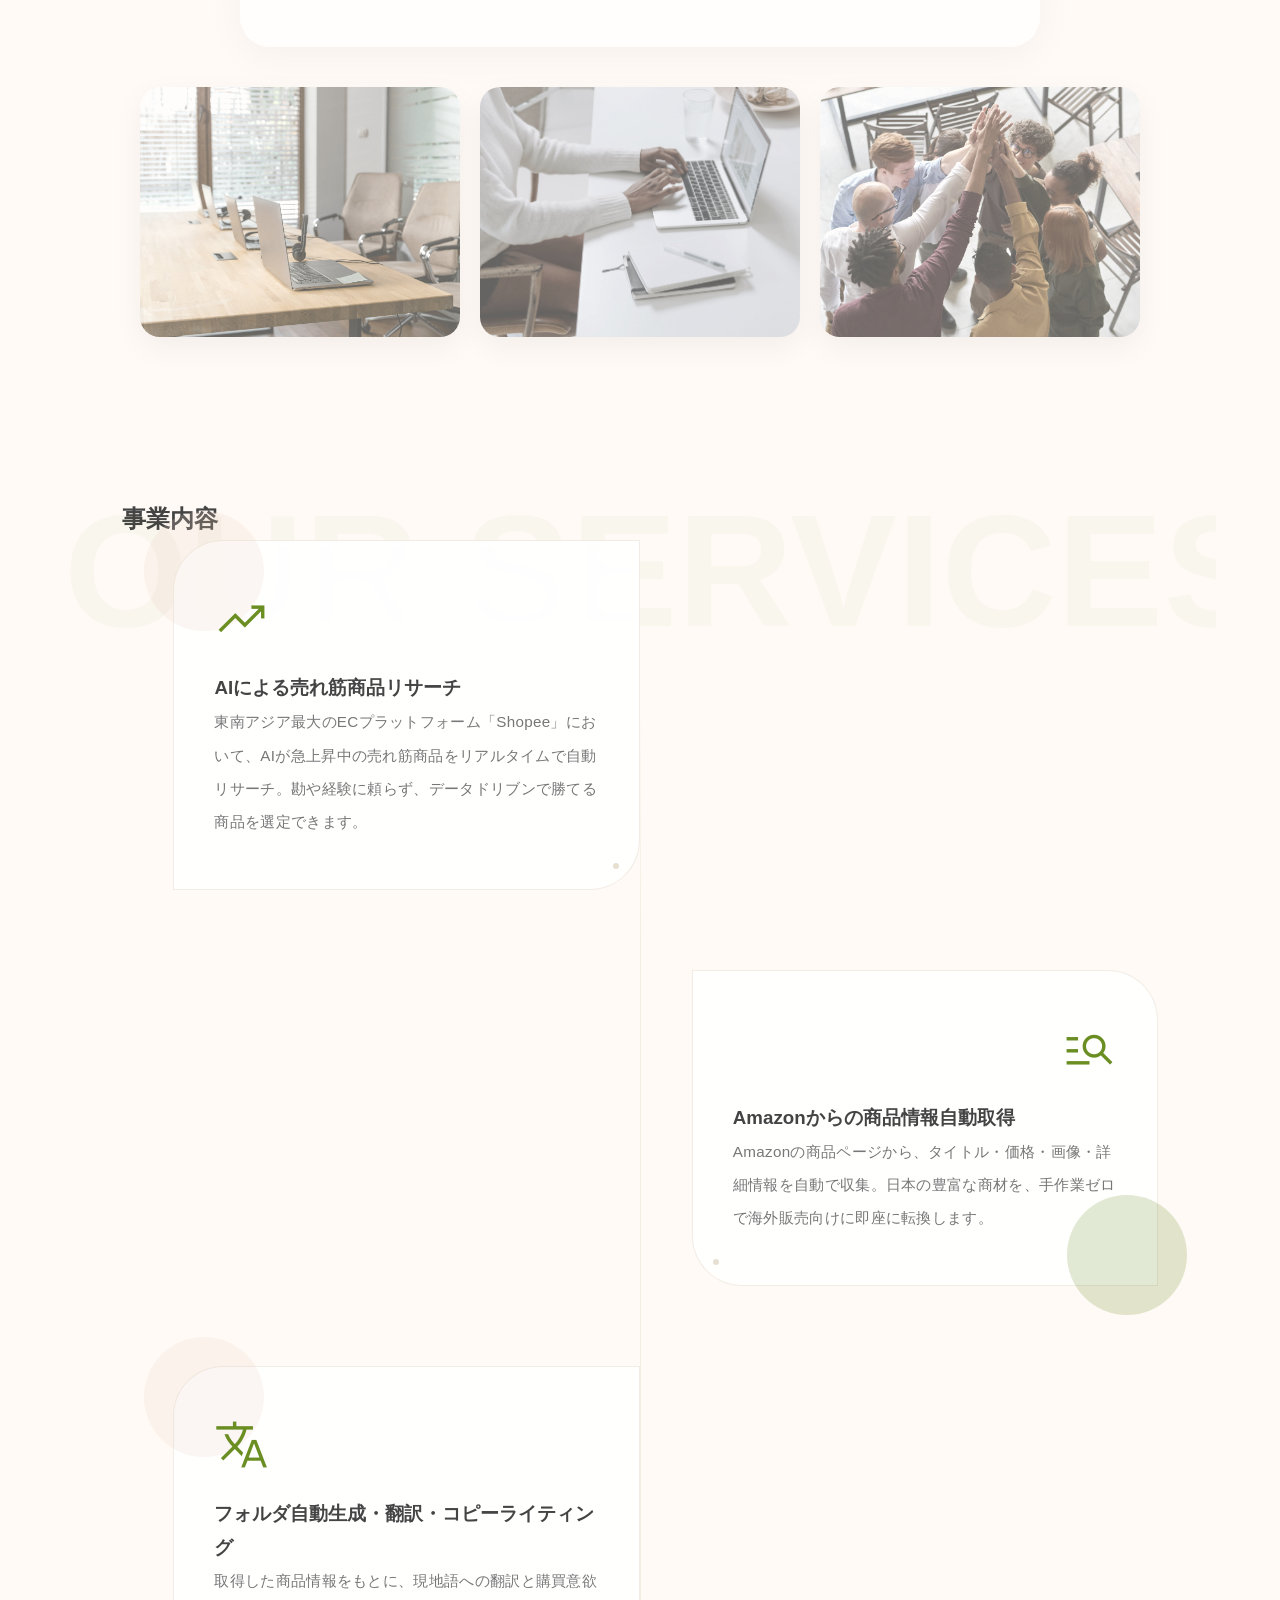
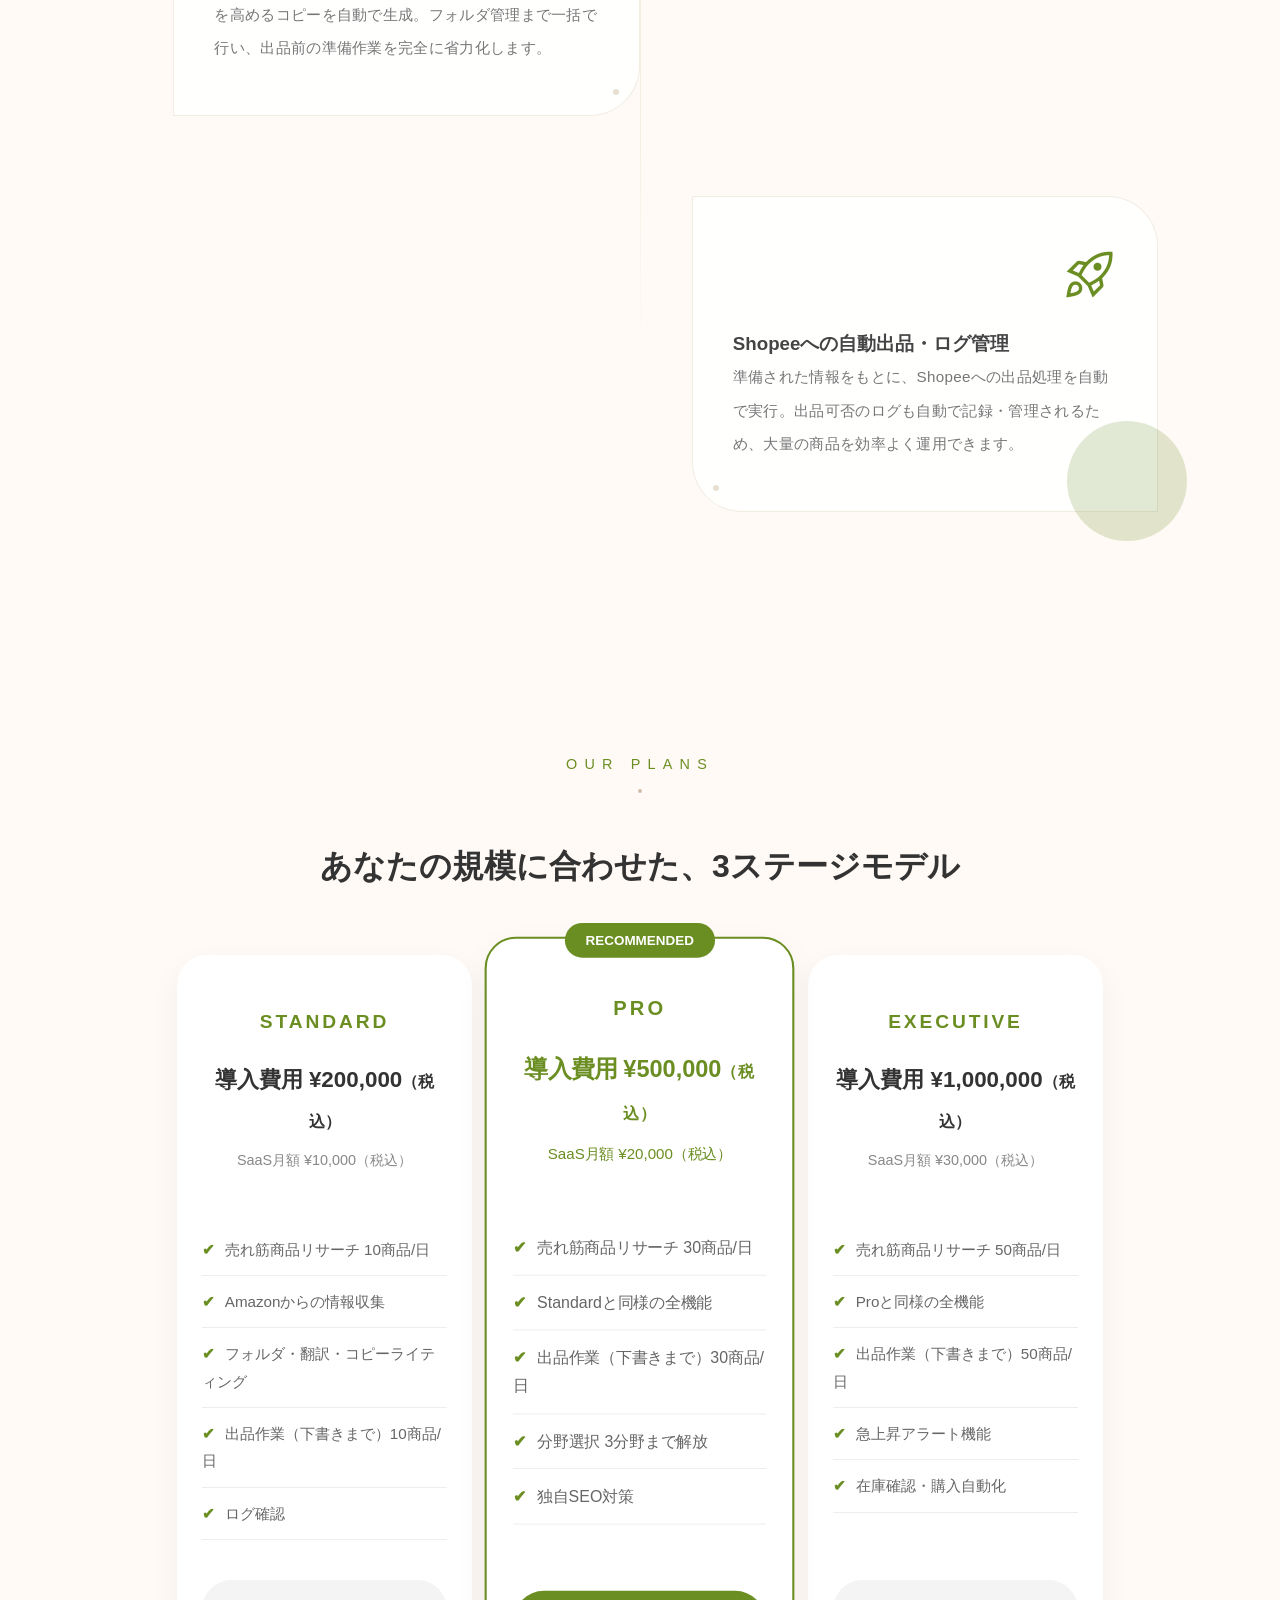
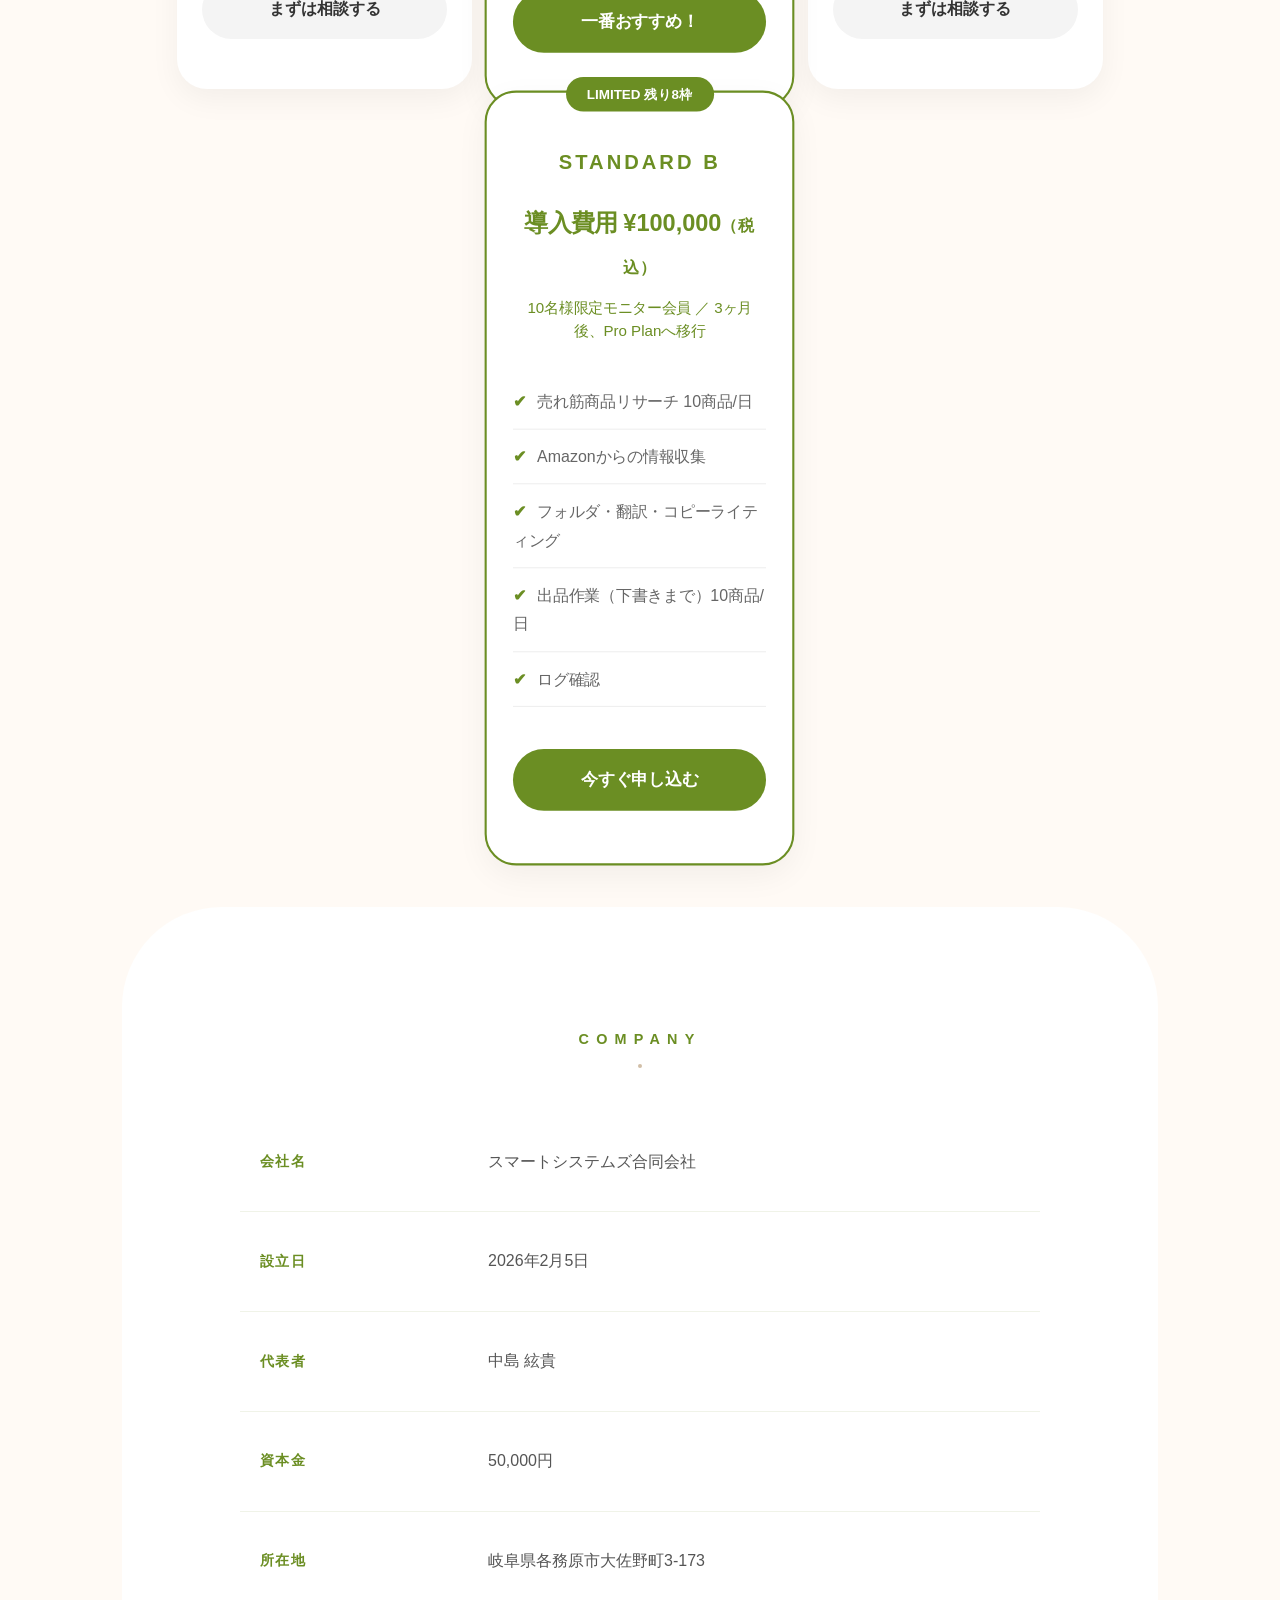
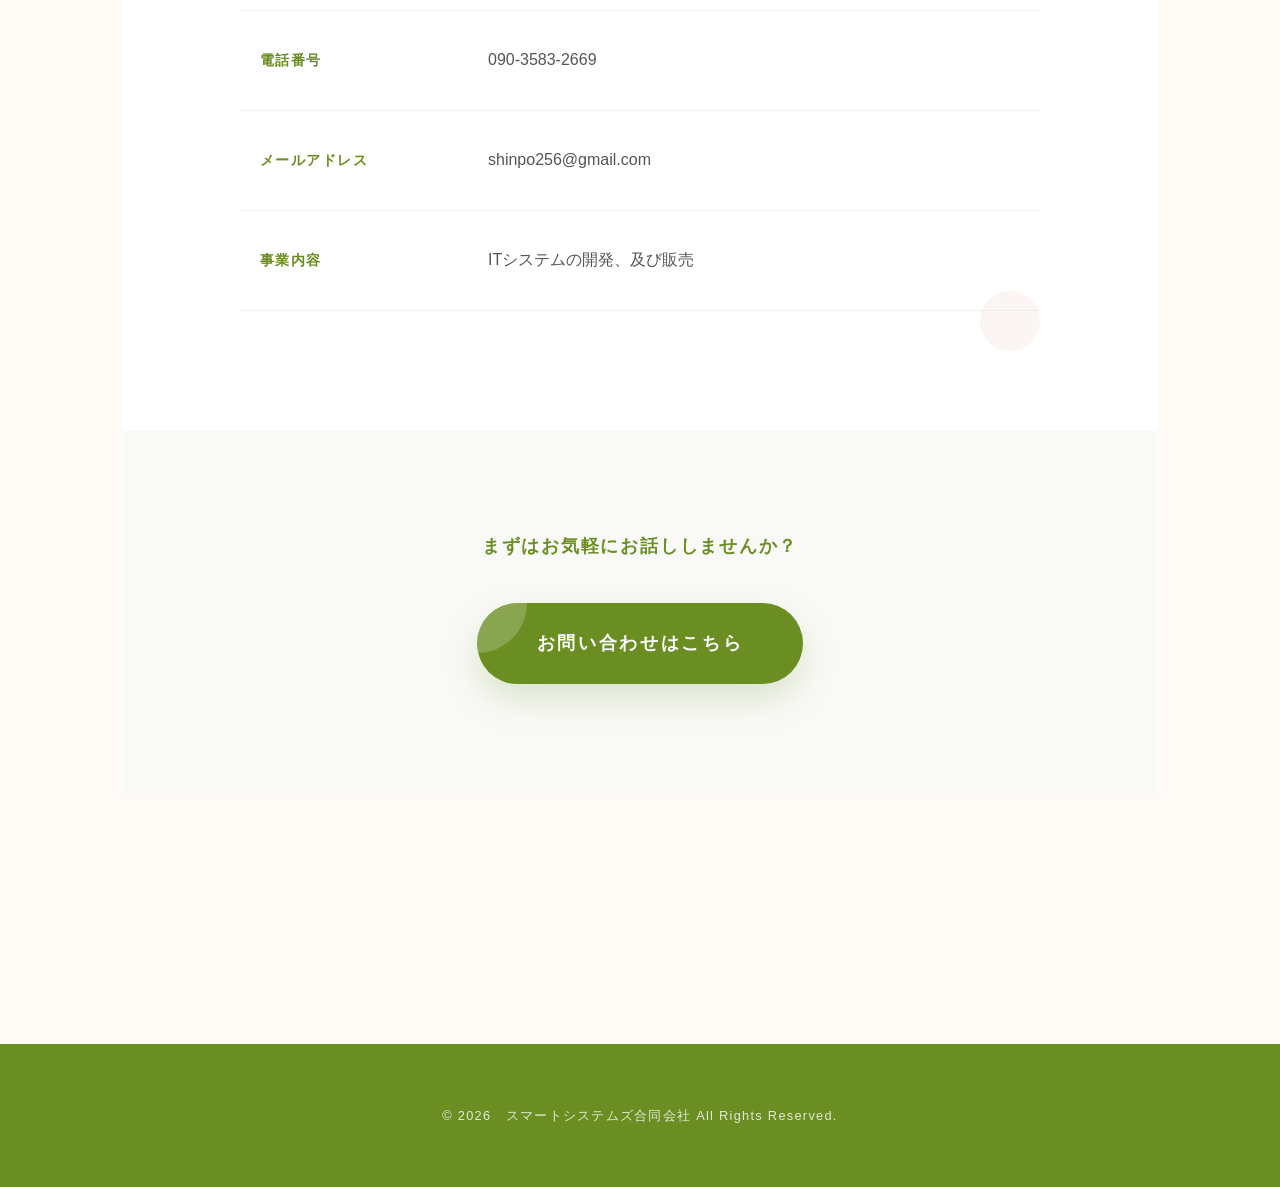
==== commit 1bab0871: "事業内容修正" ====
--- a/index.html
+++ b/index.html
@@ -93,34 +93,34 @@
     <div class="service-cards">
 
       <div class="service-card">
-        <span class="material-symbols-outlined icon">settings</span>
-        <h3>AI画像解析による、情報の自動取得</h3>
-        <p>
-          独自の画像解析エンジンが、写真一枚から商品のブランド、カテゴリ、状態を瞬時に特定。手入力による情報の検索や選択を最小限に抑え、出品スピードを劇的に向上させます。
-        </p>
-      </div>
-
-      <div class="service-card">
         <span class="material-symbols-outlined icon">trending_up</span>
-        <h3>AIコピーライティングによる、説明文の自動生成</h3>
-        <p>
-          膨大なマーケットデータを学習したAIが、買い手の目を引く魅力的な商品説明文を自動で作成。専門知識がなくても、売れやすい表現を盛り込んだ高品質なコンテンツを即座に提供します。
+        <h3>AIによる売れ筋商品リサーチ</h3>
+        <p>
+          東南アジア最大のECプラットフォーム「Shopee」において、AIが急上昇中の売れ筋商品をリアルタイムで自動リサーチ。勘や経験に頼らず、データドリブンで勝てる商品を選定できます。
+        </p>
+      </div>
+
+      <div class="service-card">
+        <span class="material-symbols-outlined icon">manage_search</span>
+        <h3>Amazonからの商品情報自動取得</h3>
+        <p>
+          Amazonの商品ページから、タイトル・価格・画像・詳細情報を自動で収集。日本の豊富な商材を、手作業ゼロで海外販売向けに即座に転換します。
+        </p>
+      </div>
+
+      <div class="service-card">
+        <span class="material-symbols-outlined icon">translate</span>
+        <h3>フォルダ自動生成・翻訳・コピーライティング</h3>
+        <p>
+          取得した商品情報をもとに、現地語への翻訳と購買意欲を高めるコピーを自動で生成。フォルダ管理まで一括で行い、出品前の準備作業を完全に省力化します。
         </p>
       </div>
 
       <div class="service-card">
         <span class="material-symbols-outlined icon">Rocket_Launch</span>
-        <h3>一括操作による、マーケットへの出品自動化</h3>
-        <p>
-          写真撮影から詳細設定、そして最終的な出品完了までをシームレスに連携。これまで数分かかっていた一連の作業を、数タップの「自動化ワークフロー」へと変え、あなたのマーケット運営を加速させます。
-        </p>
-      </div>
-
-      <div class="service-card">
-        <span class="material-symbols-outlined icon">extension</span>
-        <h3>導入して終わりではない、確かな成功を</h3>
-        <p>
-          システムの提供だけでなく、最新トレンドの共有や運用アドバイスまで。あなたのビジネスが軌道に乗るまで、プロの視点で徹底的にサポートします。
+        <h3>Shopeeへの自動出品・ログ管理</h3>
+        <p>
+          準備された情報をもとに、Shopeeへの出品処理を自動で実行。出品可否のログも自動で記録・管理されるため、大量の商品を効率よく運用できます。
         </p>
       </div>
 
@@ -131,67 +131,65 @@
 <section class="plans-section" id="plans">
   <div class="plans-inner">
     <div class="section-title">OUR PLANS</div>
-    <h2 class="plans-main-title">ビジネスを加速させる、3つの正解</h2>
-    
+    <h2 class="plans-main-title">あなたの規模に合わせた、3ステージモデル</h2>
+
 <div class="plans-container">
     <div class="plan-card">
-        <div class="plan-name">LIGHT</div>
-        <div class="plan-price" style="font-size: 1.4rem;">スモールスタート</div>
-        <div class="plan-note">月間の出品数が少ない方に最適</div>
-        <ul class="plan-features">
-            <li>基本のAI出品サポート</li>
-            <li>月間出品数 30品まで</li>
-            <li>AI説明文の自動生成</li>
+        <div class="plan-name">STANDARD</div>
+        <div class="plan-price" style="font-size: 1.4rem;">導入費用 ¥200,000<small style="font-size: 0.7em;">（税込）</small></div>
+        <div class="plan-note">SaaS月額 ¥10,000（税込）</div>
+        <ul class="plan-features">
+            <li>売れ筋商品リサーチ 10商品/日</li>
+            <li>Amazonからの情報収集</li>
+            <li>フォルダ・翻訳・コピーライティング</li>
+            <li>出品作業（下書きまで）10商品/日</li>
+            <li>ログ確認</li>
         </ul>
         <a href="#contact" class="plan-btn">まずは相談する</a>
     </div>
 
     <div class="plan-card recommended">
         <div class="recommend-badge">RECOMMENDED</div>
-        <div class="plan-name">STANDARD</div>
-        <div class="plan-price" style="font-size: 1.4rem;">スタンダード</div>
-        <div class="plan-note">迷ったらこれ！一番選ばれています</div>
-        <ul class="plan-features">
-            <li>AI画像解析・自動入力</li>
-            <li>マーケット一括出品機能</li>
-            <li>月間レポート・運用MTG</li>
-            <li>導入初期・技術サポート込</li>
+        <div class="plan-name">PRO</div>
+        <div class="plan-price" style="font-size: 1.4rem;">導入費用 ¥500,000<small style="font-size: 0.7em;">（税込）</small></div>
+        <div class="plan-note">SaaS月額 ¥20,000（税込）</div>
+        <ul class="plan-features">
+            <li>売れ筋商品リサーチ 30商品/日</li>
+            <li>Standardと同様の全機能</li>
+            <li>出品作業（下書きまで）30商品/日</li>
+            <li>分野選択 3分野まで解放</li>
+            <li>独自SEO対策</li>
         </ul>
         <a href="#contact" class="plan-btn">一番おすすめ！</a>
     </div>
 
     <div class="plan-card">
-        <div class="plan-name">PROFESSIONAL</div>
-        <div class="plan-price" style="font-size: 1.4rem;">フルカスタマイズ</div>
-        <div class="plan-note">大規模運用・こだわりたいプロの方へ</div>
-        <ul class="plan-features">
-            <li>フルオーダーシステム構築</li>
-            <li>在庫管理システム連携</li>
-            <li>複数アカウント一元管理</li>
+        <div class="plan-name">EXECUTIVE</div>
+        <div class="plan-price" style="font-size: 1.4rem;">導入費用 ¥1,000,000<small style="font-size: 0.7em;">（税込）</small></div>
+        <div class="plan-note">SaaS月額 ¥30,000（税込）</div>
+        <ul class="plan-features">
+            <li>売れ筋商品リサーチ 50商品/日</li>
+            <li>Proと同様の全機能</li>
+            <li>出品作業（下書きまで）50商品/日</li>
+            <li>急上昇アラート機能</li>
+            <li>在庫確認・購入自動化</li>
         </ul>
         <a href="#contact" class="plan-btn">まずは相談する</a>
     </div>
 
-    <div class="plan-card is-coming-soon">
-        <div class="plan-name">ENTERPRISE</div>
-        <div class="plan-price">Coming Soon</div>
-        <ul class="plan-features">
-            <li>基幹システム完全連携</li>
-            <li>専用サーバ提供</li>
-            <li>24時間365日サポート</li>
-        </ul>
-        <a href="#contact" class="plan-btn">準備中</a>
-    </div>
-
-    <div class="plan-card is-coming-soon">
-        <div class="plan-name">GLOBAL</div>
-        <div class="plan-price">Coming Soon</div>
-        <ul class="plan-features">
-            <li>多言語翻訳出品サポート</li>
-            <li>海外配送代行連携</li>
-            <li>全世界マーケット対応</li>
-        </ul>
-        <a href="#contact" class="plan-btn">準備中</a>
+    <div class="plan-card recommended">
+        <div class="recommend-badge">LIMITED 残り8枠</div>
+        <div class="plan-name">STANDARD β</div>
+        <div class="plan-price" style="font-size: 1.4rem;">導入費用 ¥100,000<small style="font-size: 0.7em;">（税込）</small></div>
+        <div class="plan-note">10名様限定モニター会員 ／ 3ヶ月後、Pro Planへ移行</div>
+        <ul class="plan-features">
+            <li>売れ筋商品リサーチ 10商品/日</li>
+            <li>Amazonからの情報収集</li>
+            <li>フォルダ・翻訳・コピーライティング</li>
+            <li>出品作業（下書きまで）10商品/日</li>
+            <li>ログ確認</li>
+        </ul>
+        <a href="#contact" class="plan-btn">今すぐ申し込む</a>
     </div>
 </div>
 
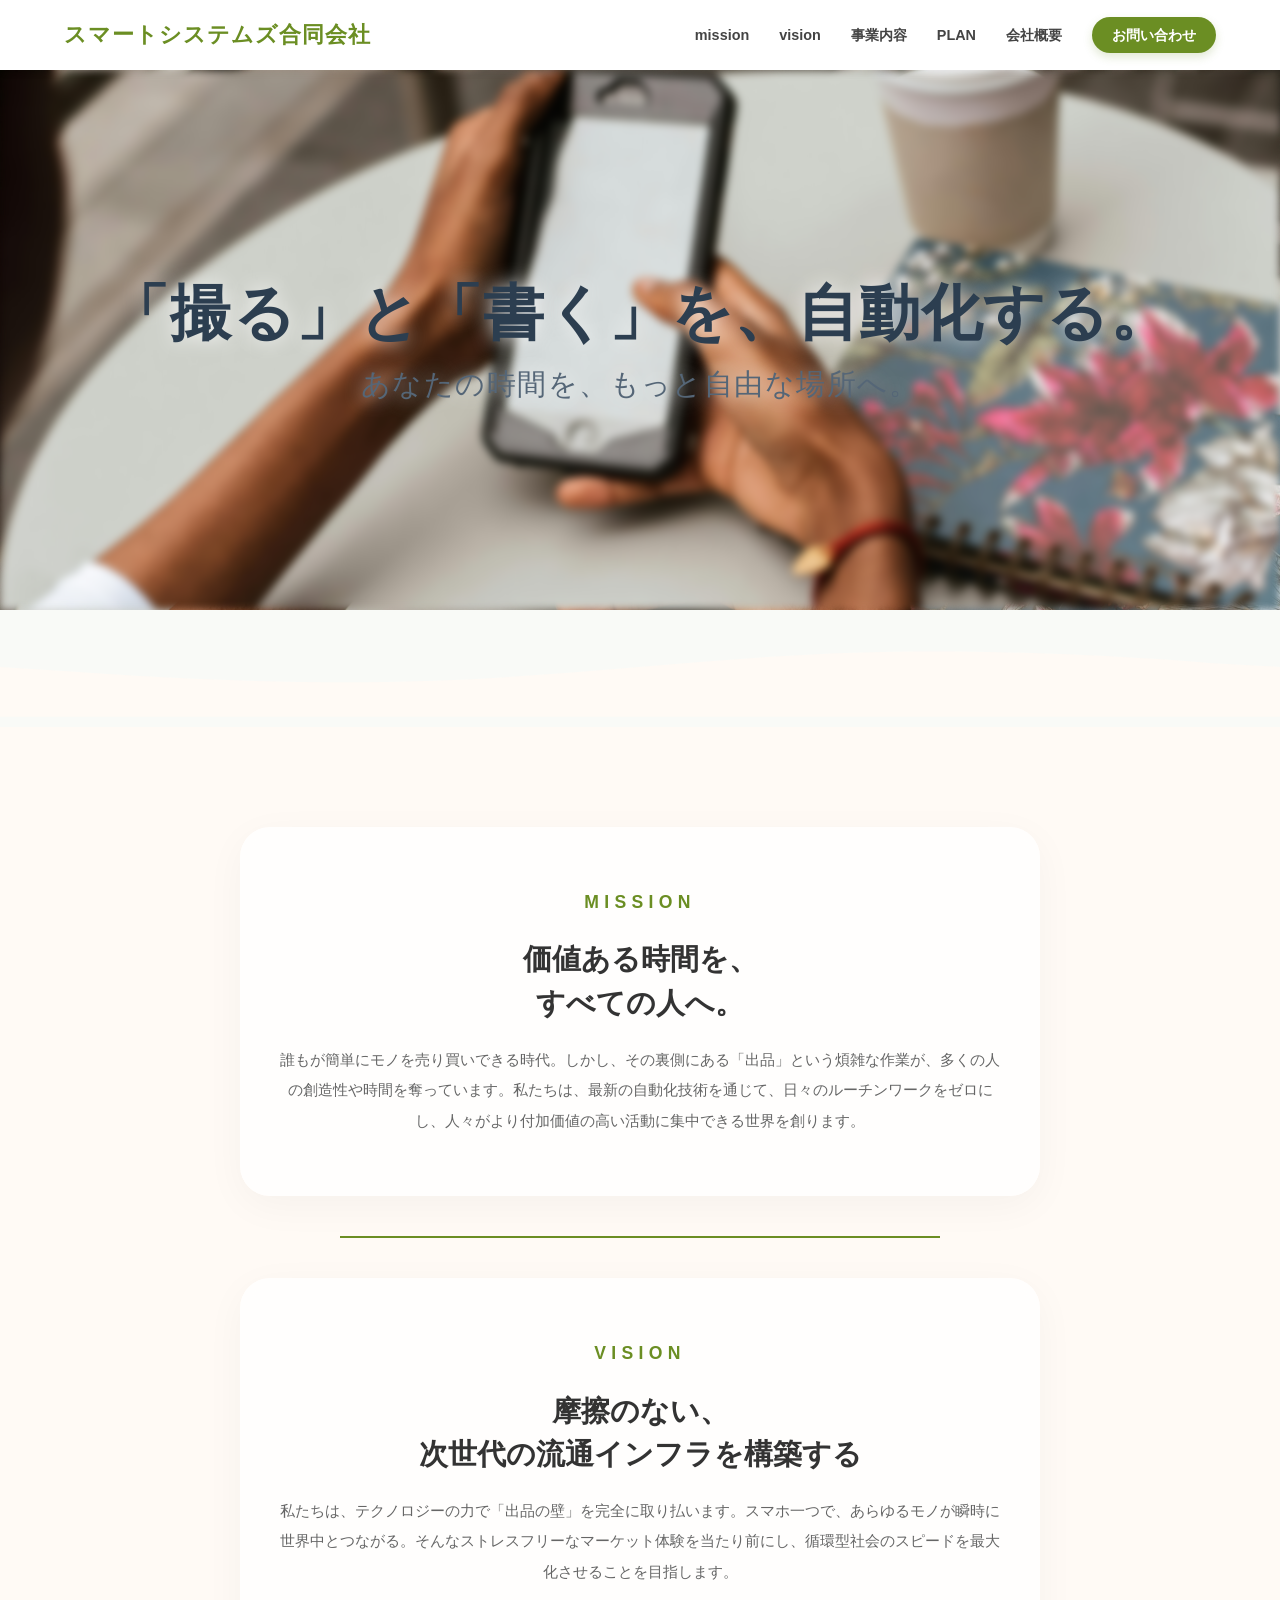
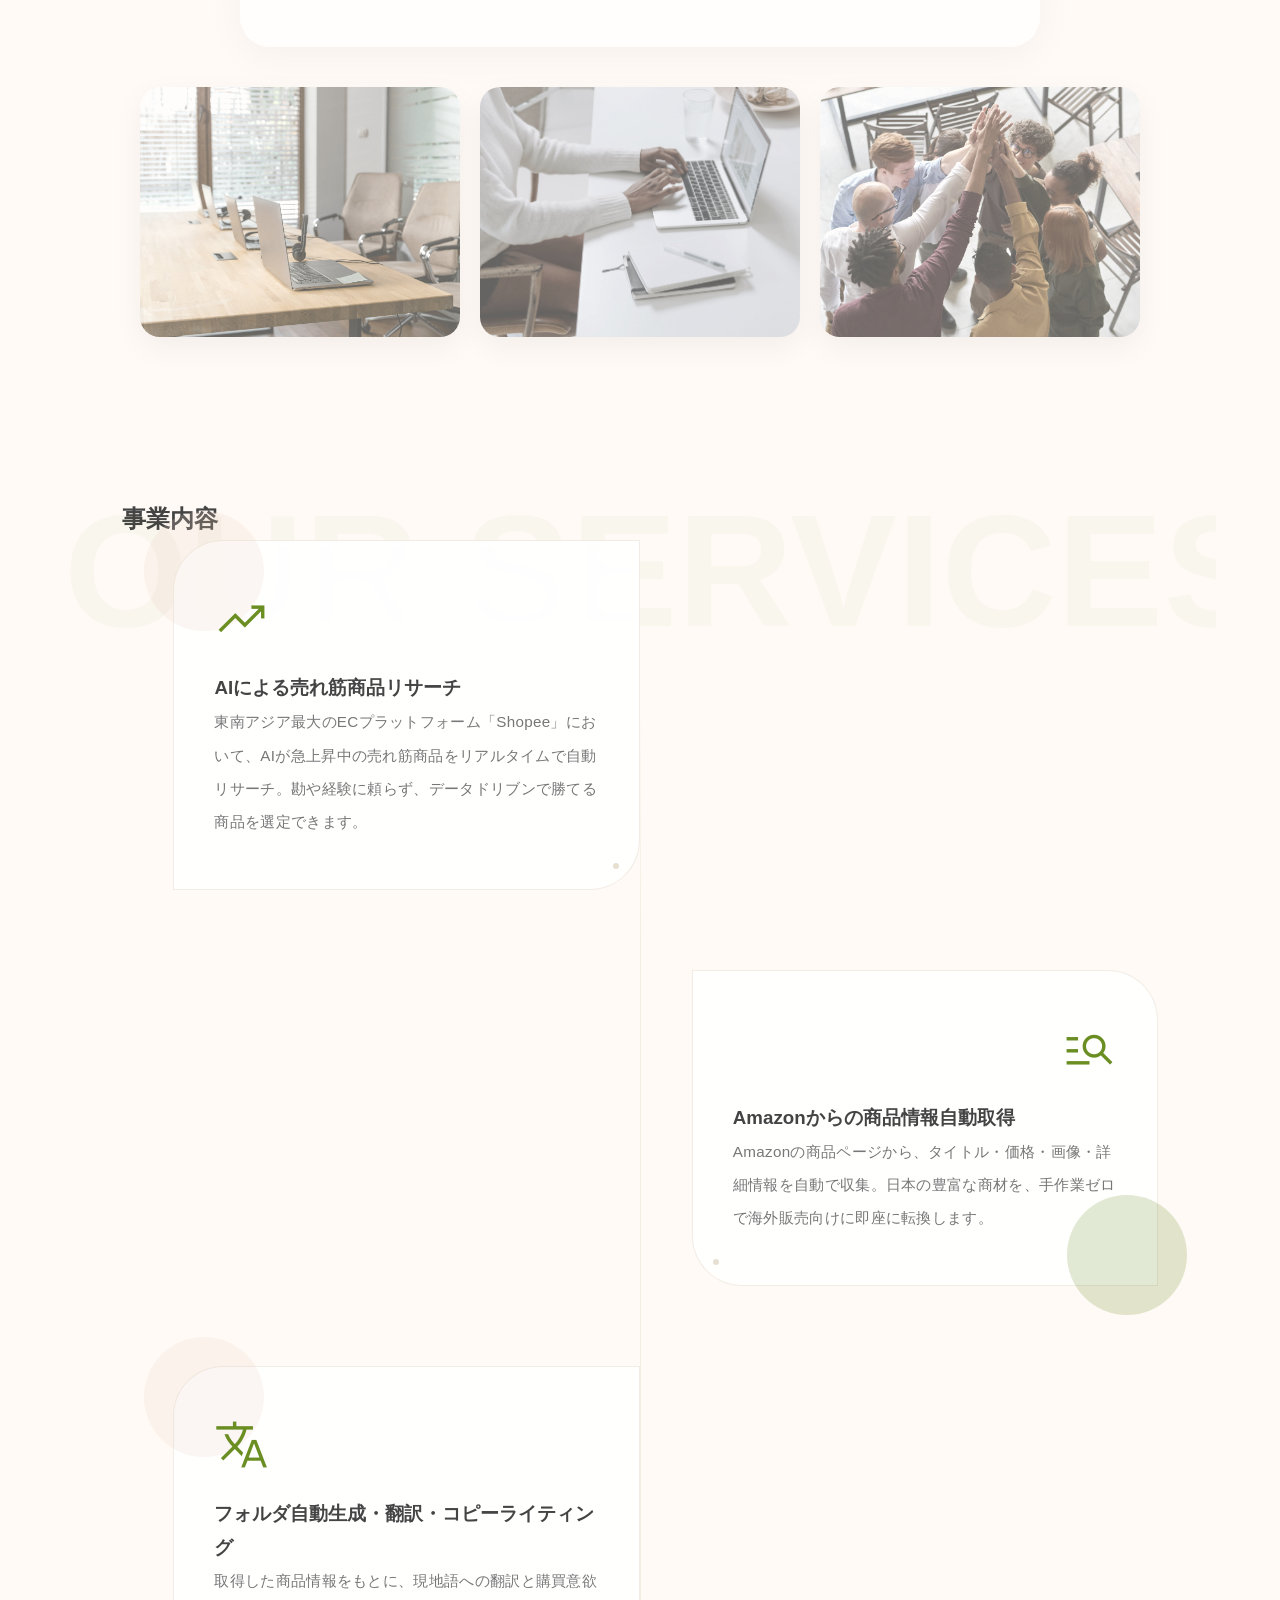
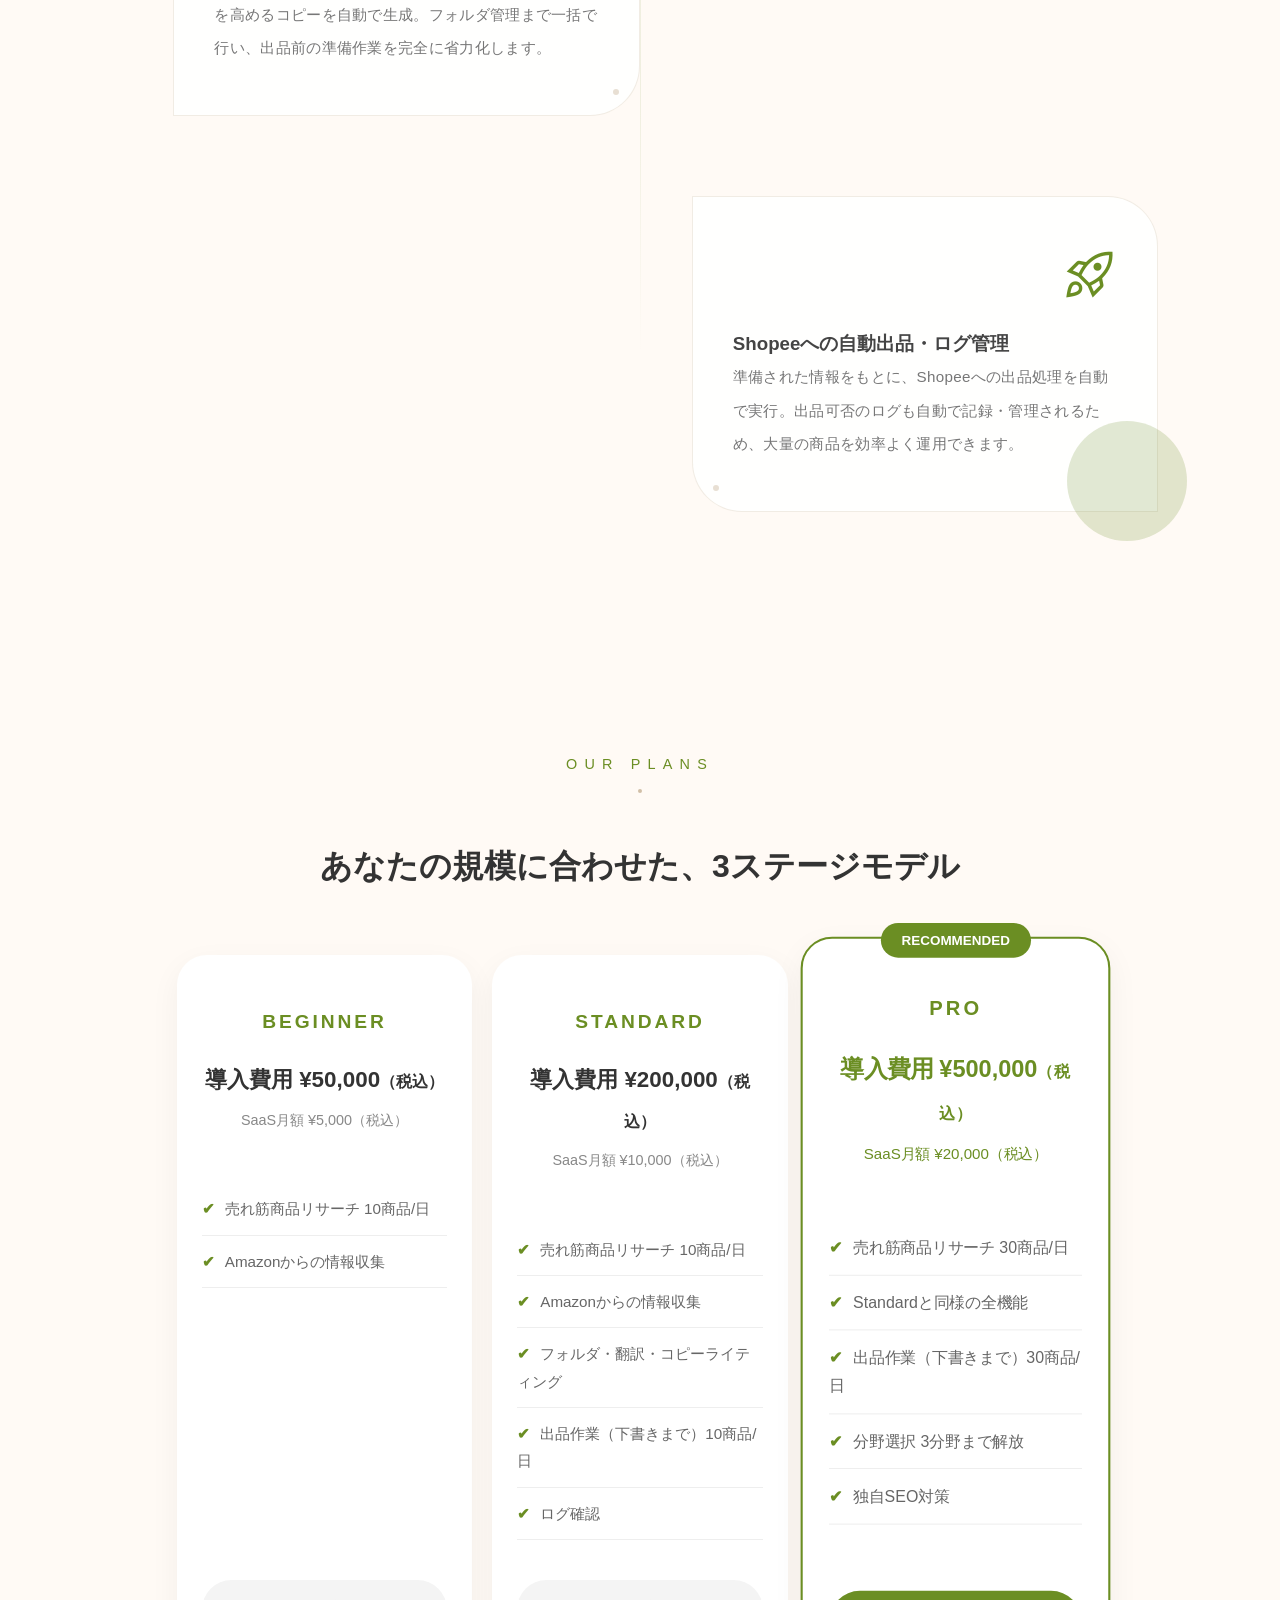
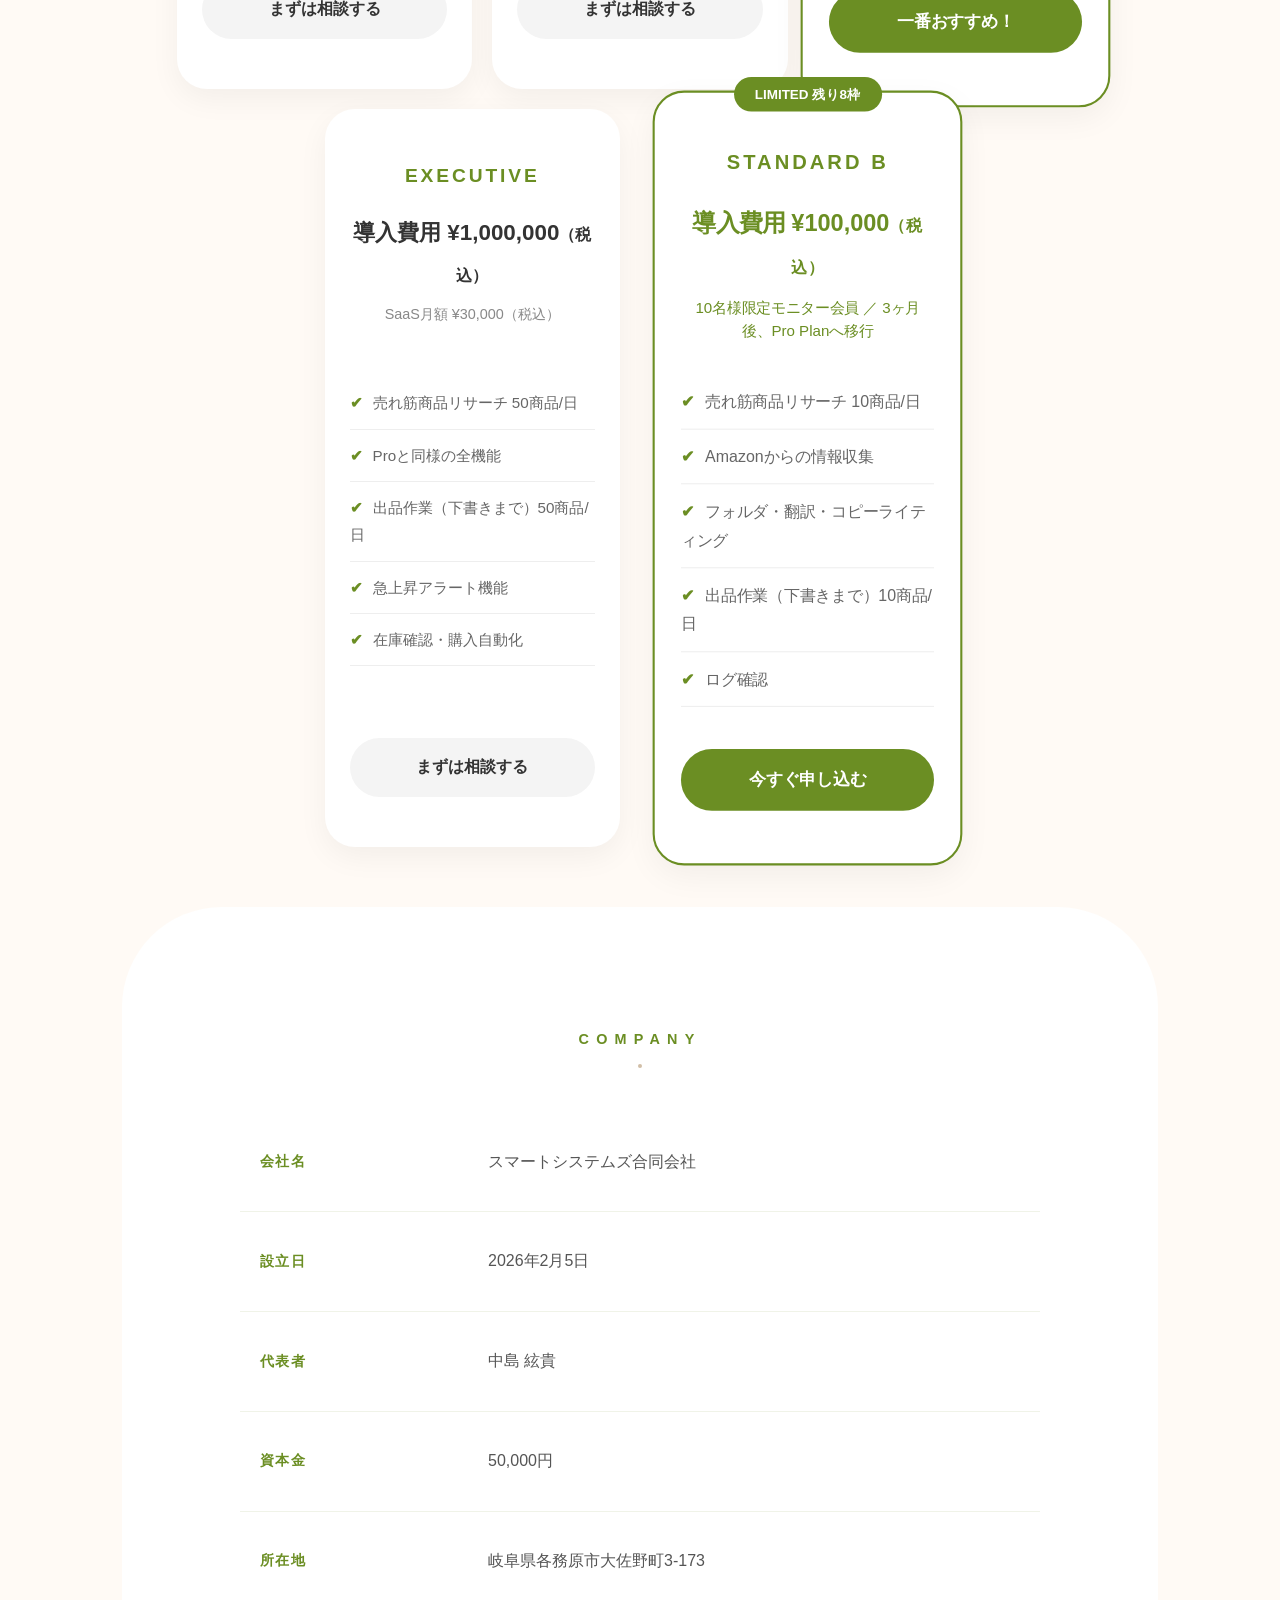
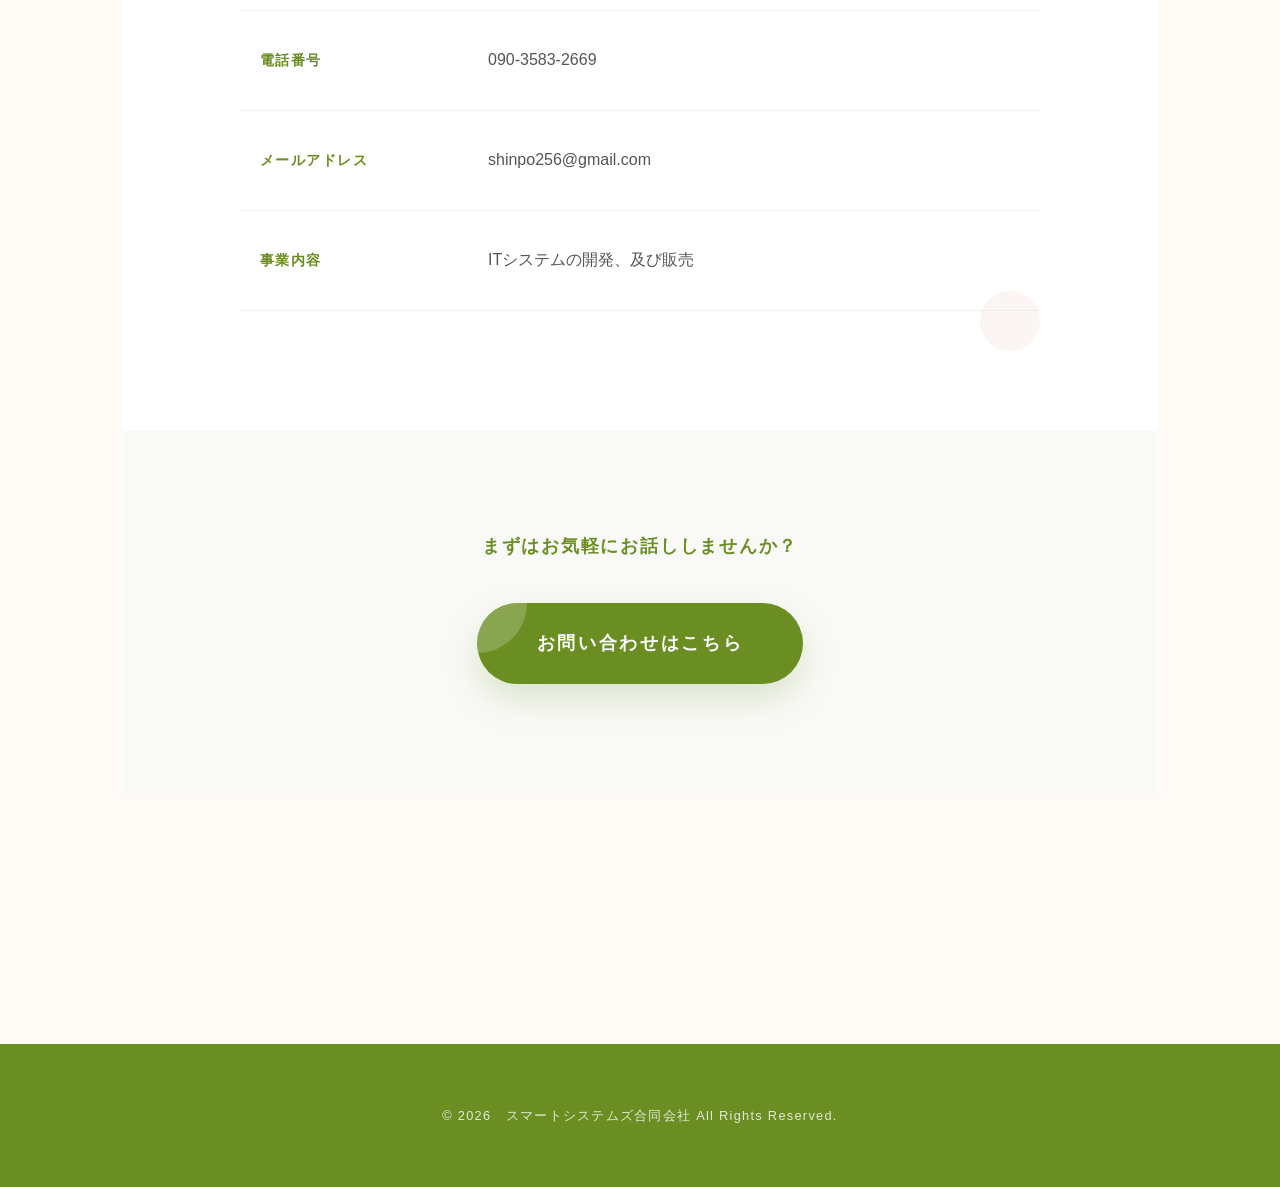
==== commit fdec3e0a: "プラン追加" ====
--- a/index.html
+++ b/index.html
@@ -135,6 +135,17 @@
 
 <div class="plans-container">
     <div class="plan-card">
+        <div class="plan-name">Beginner</div>
+        <div class="plan-price" style="font-size: 1.4rem;">導入費用 ¥50,000<small style="font-size: 0.7em;">（税込）</small></div>
+        <div class="plan-note">SaaS月額 ¥5,000（税込）</div>
+        <ul class="plan-features">
+            <li>売れ筋商品リサーチ 10商品/日</li>
+            <li>Amazonからの情報収集</li>
+        </ul>
+        <a href="#contact" class="plan-btn">まずは相談する</a>
+    </div>
+
+    <div class="plan-card">
         <div class="plan-name">STANDARD</div>
         <div class="plan-price" style="font-size: 1.4rem;">導入費用 ¥200,000<small style="font-size: 0.7em;">（税込）</small></div>
         <div class="plan-note">SaaS月額 ¥10,000（税込）</div>
@@ -176,6 +187,8 @@
         </ul>
         <a href="#contact" class="plan-btn">まずは相談する</a>
     </div>
+  
+  </br>
 
     <div class="plan-card recommended">
         <div class="recommend-badge">LIMITED 残り8枠</div>
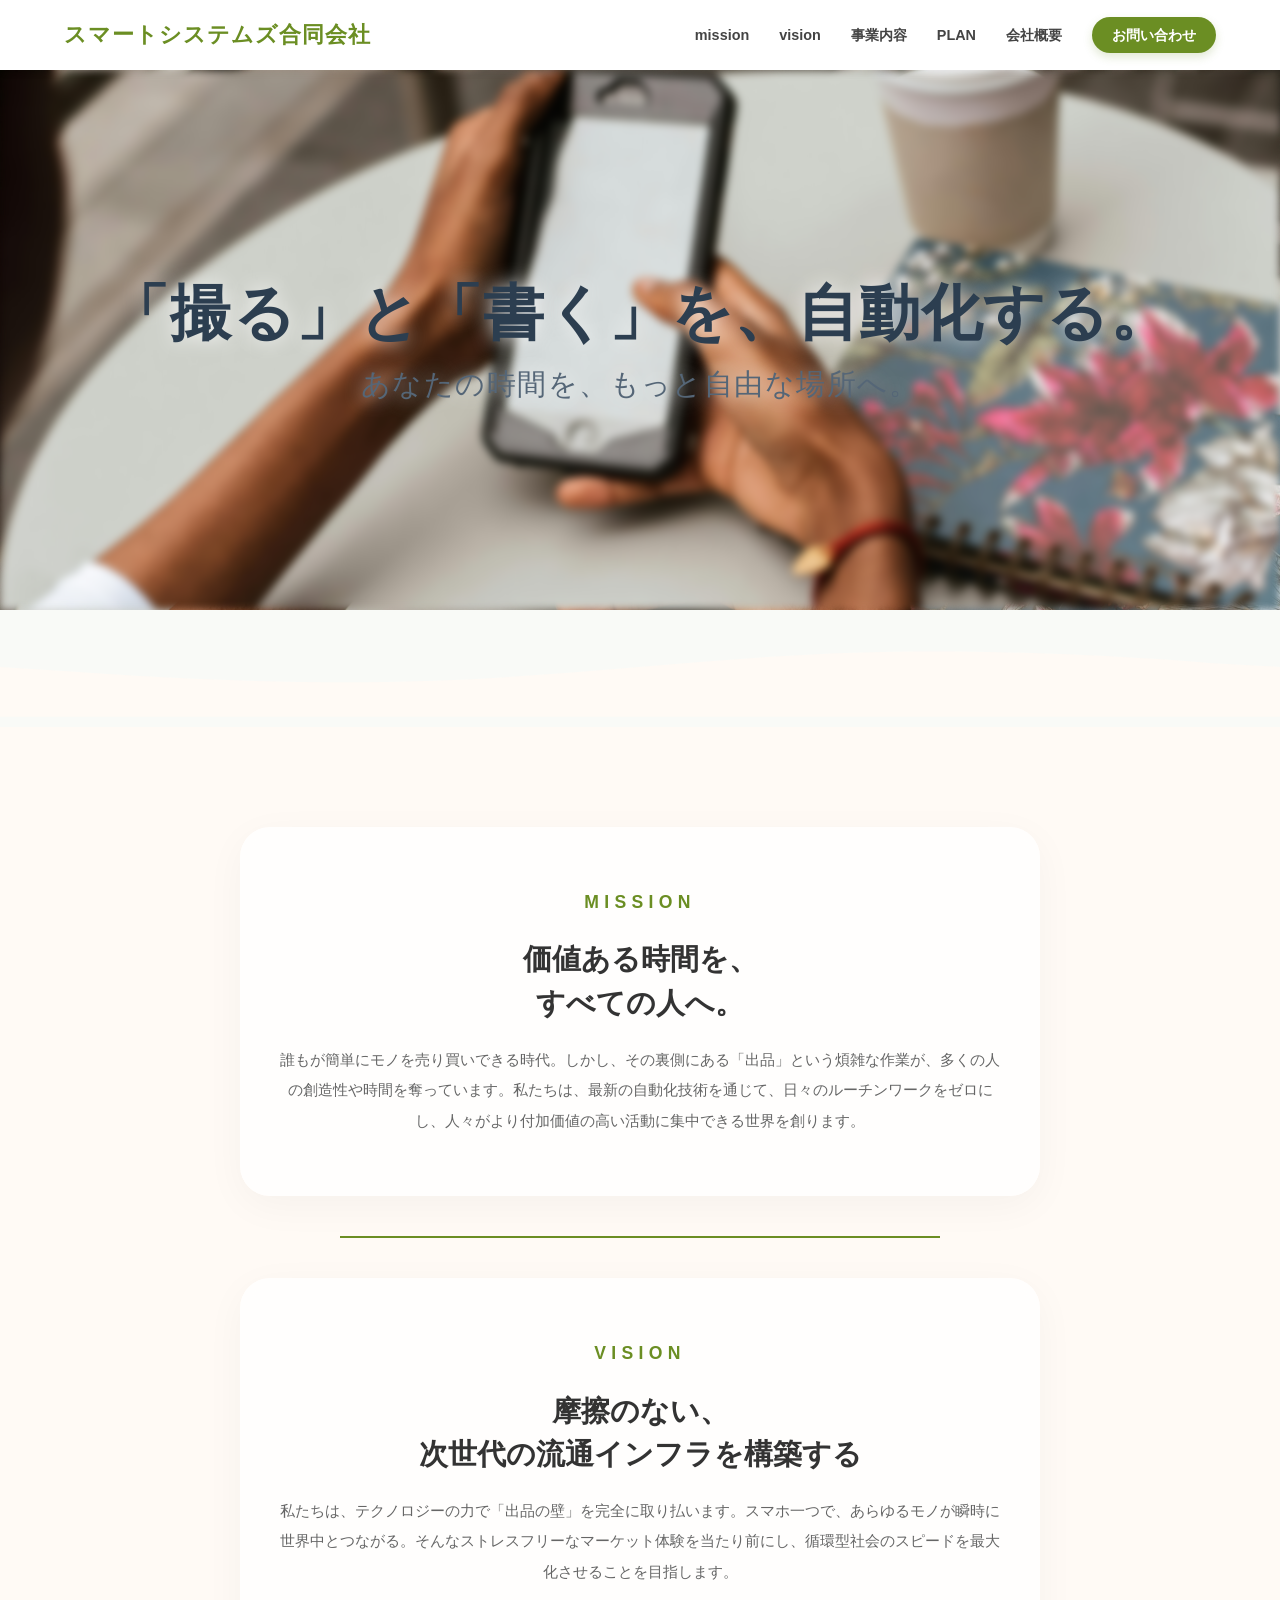
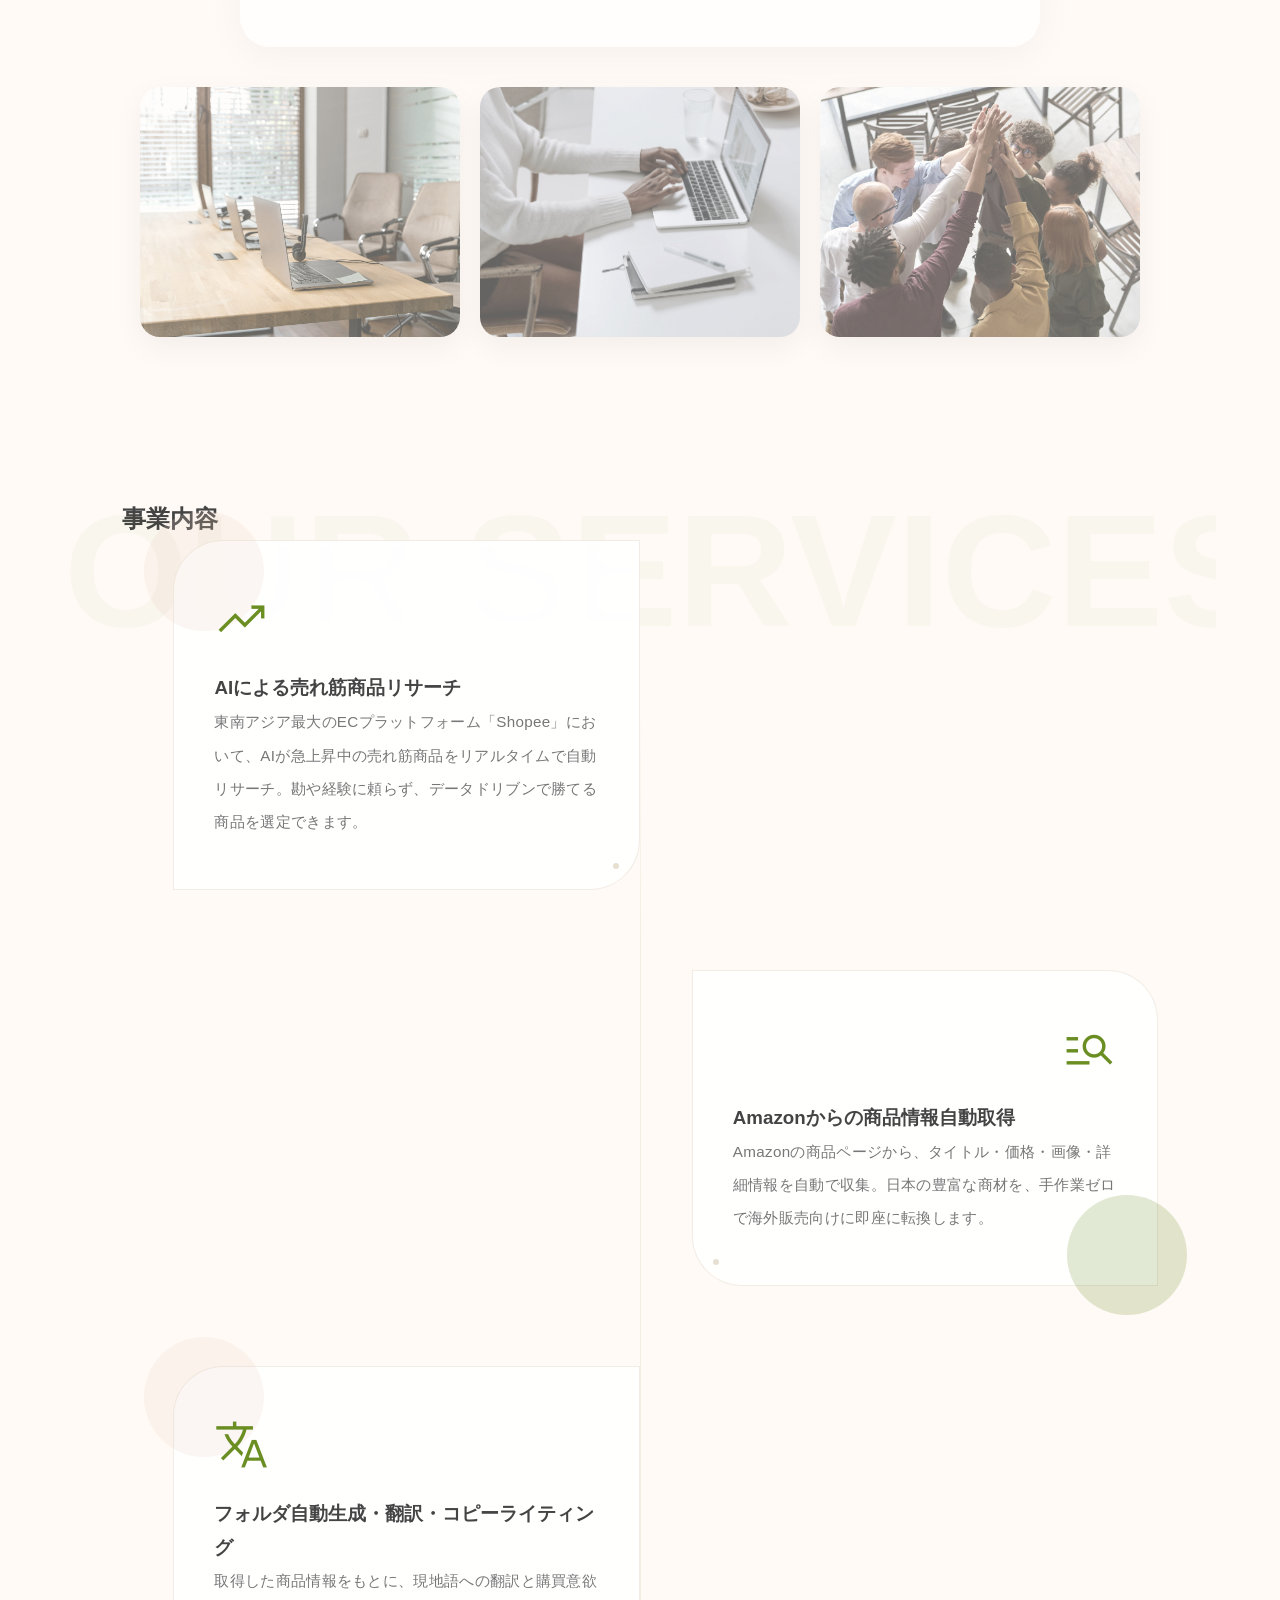
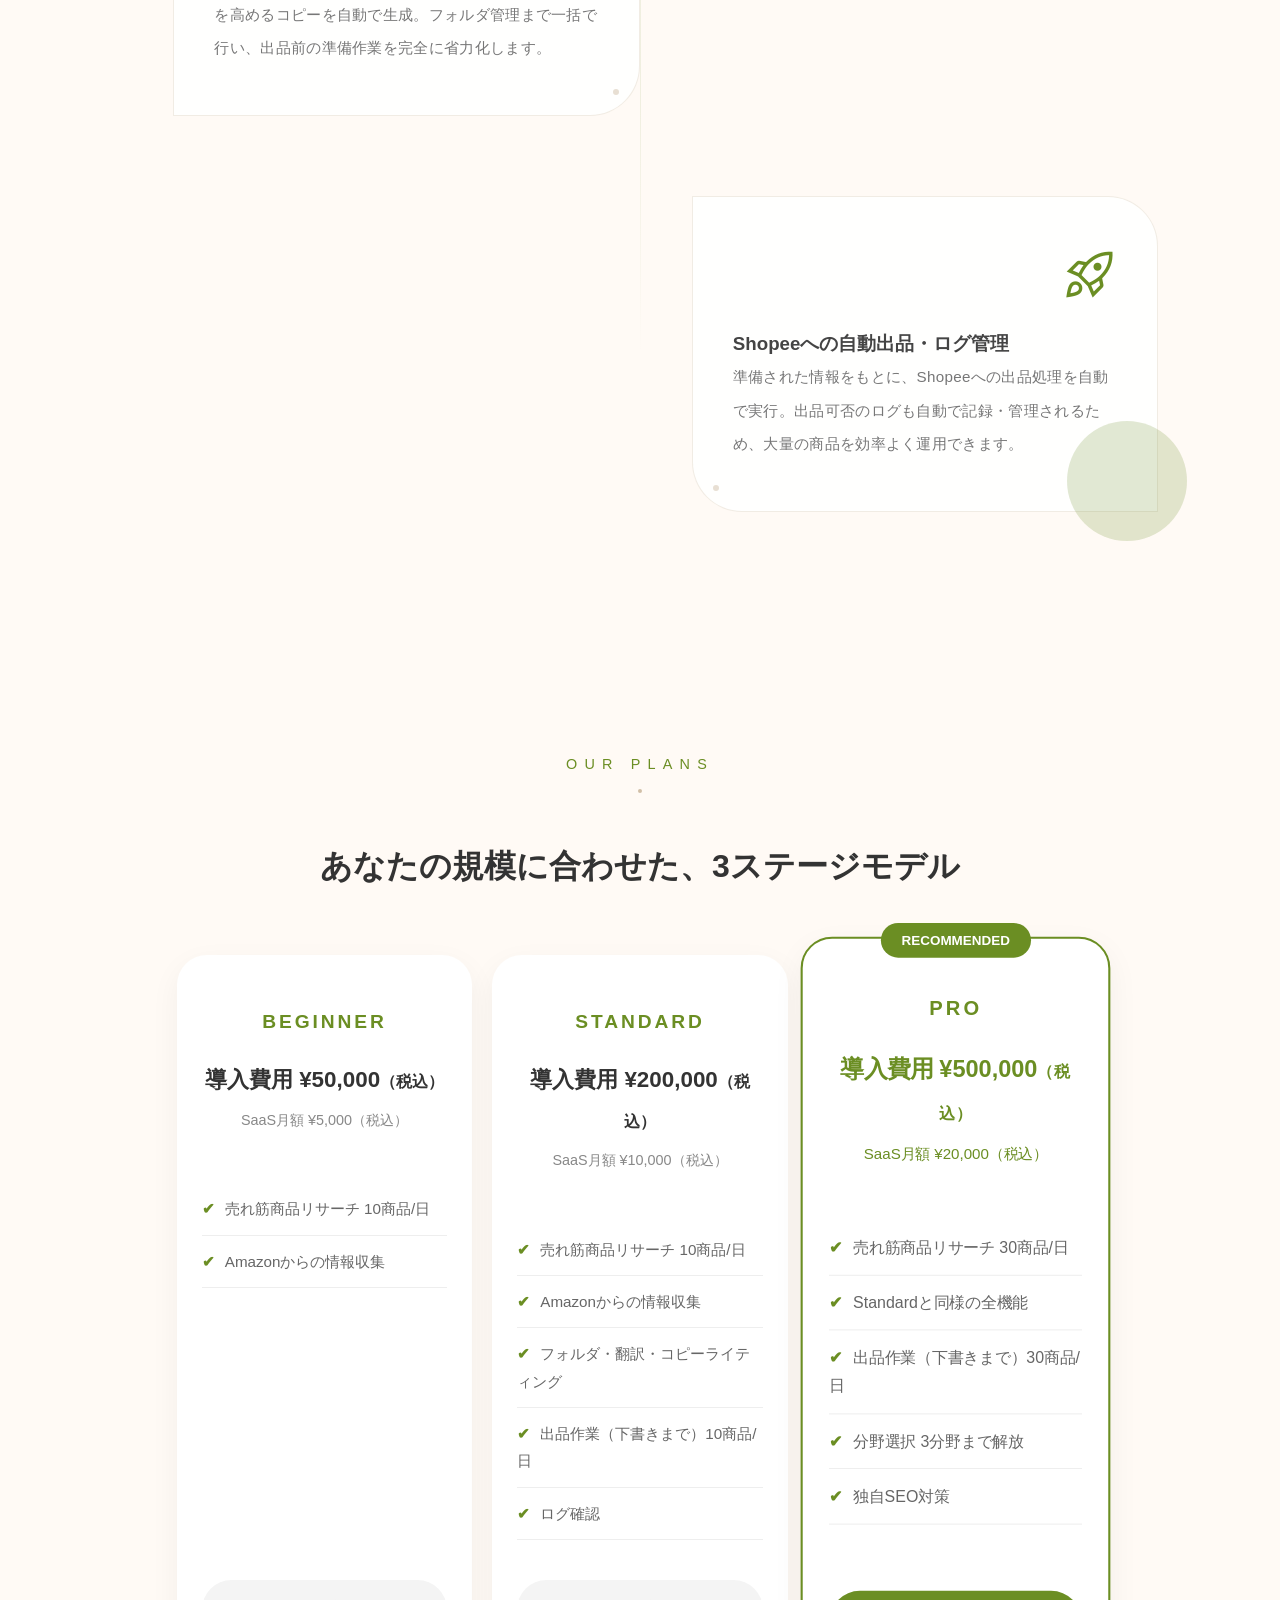
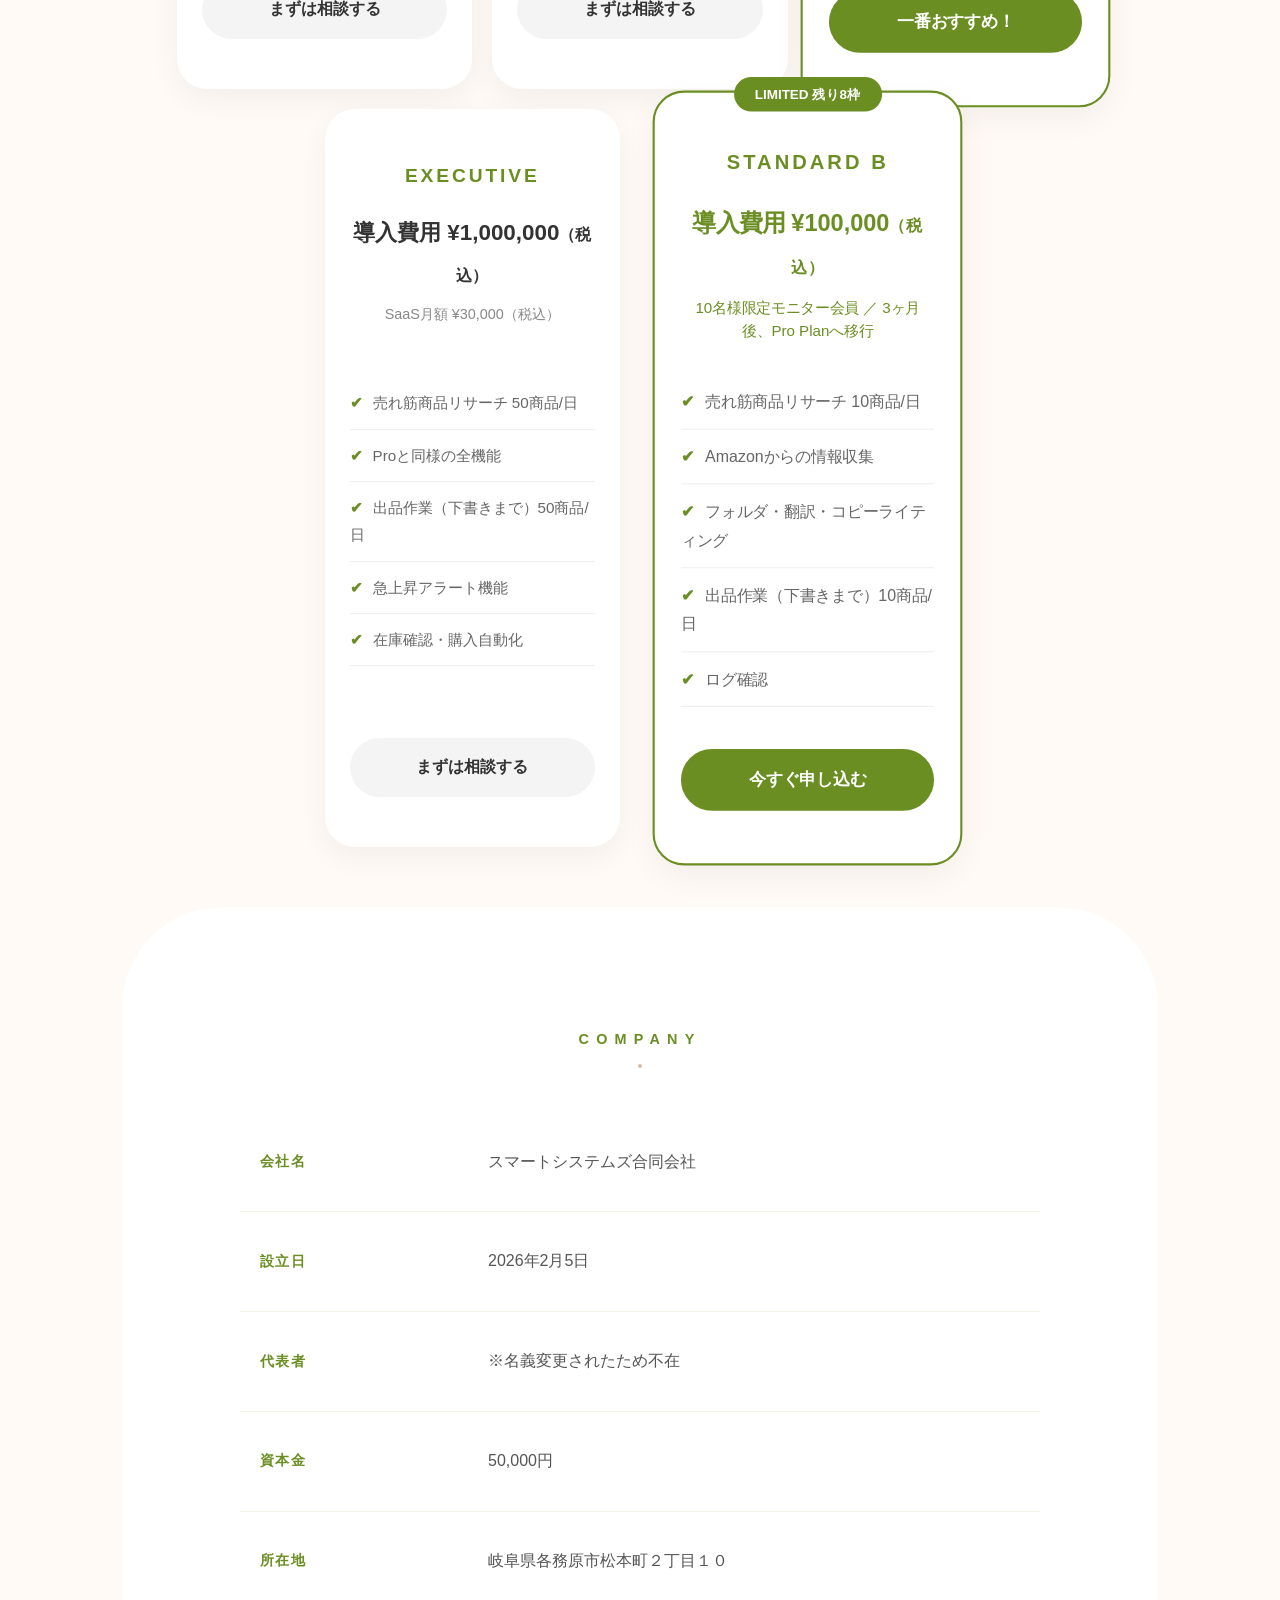
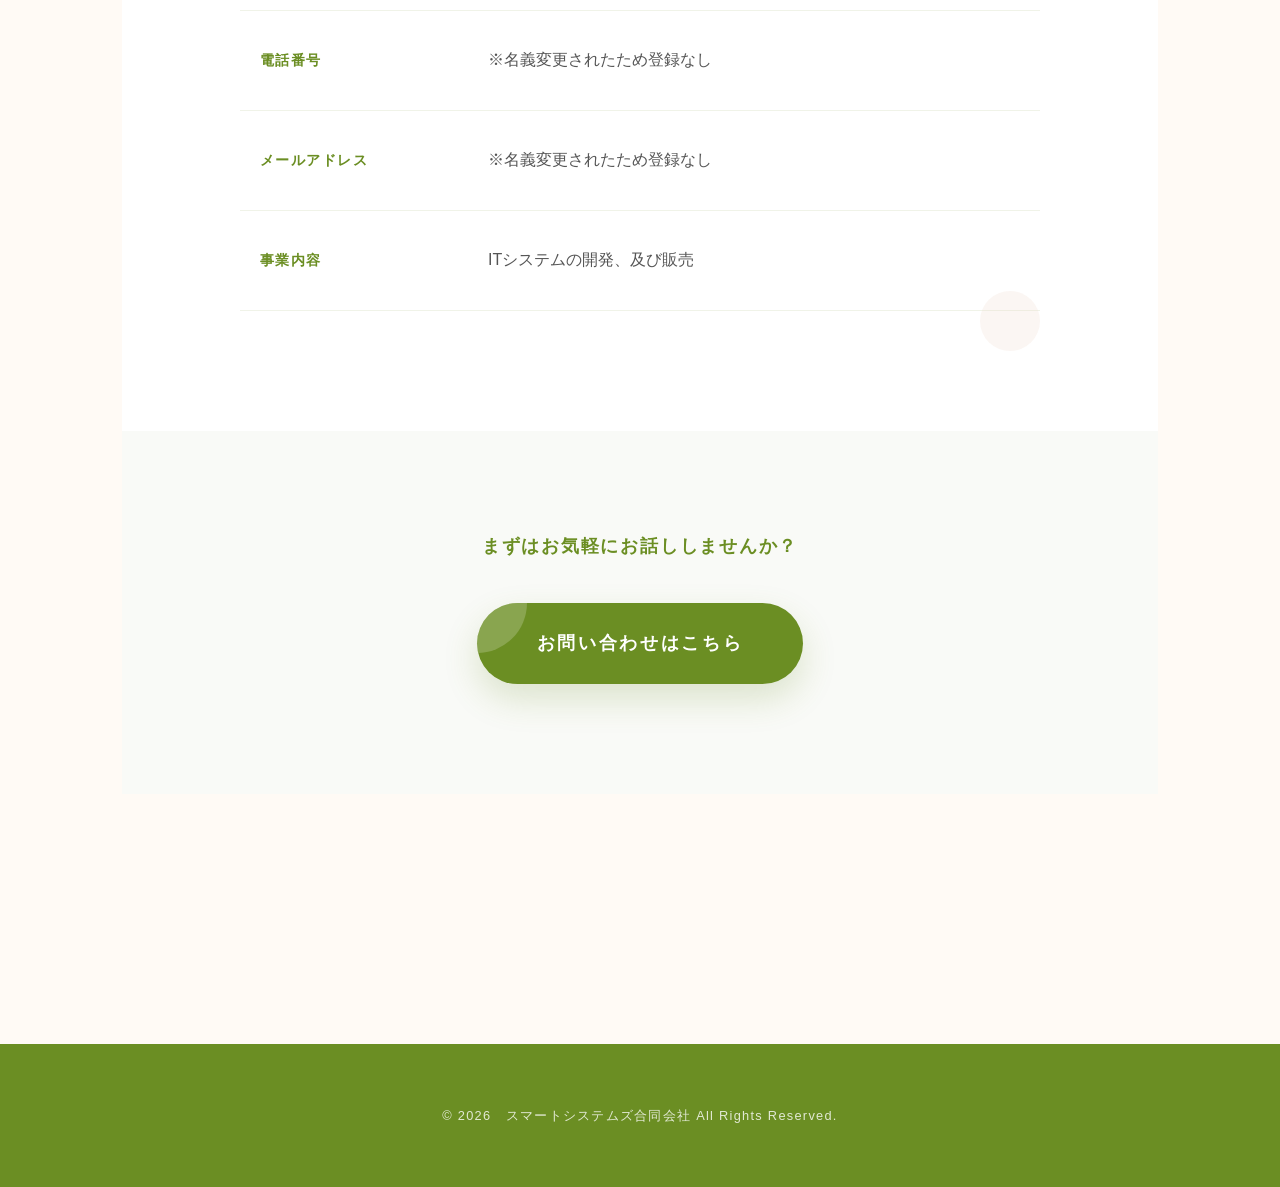
==== commit 30a7d47f: "Update index.html" ====
--- a/index.html
+++ b/index.html
@@ -222,7 +222,7 @@
       </div>
       <div class="company-item">
         <dt>代表者</dt>
-        <dd>中島 絃貴</dd>
+        <dd>※名義変更されたため不在</dd>
       </div>
       <div class="company-item">
         <dt>資本金</dt>
@@ -230,15 +230,15 @@
       </div>
       <div class="company-item">
         <dt>所在地</dt>
-        <dd>岐阜県各務原市大佐野町3-173</dd>
+        <dd>岐阜県各務原市松本町２丁目１０</dd>
       </div>
       <div class="company-item">
         <dt>電話番号</dt>
-        <dd>090-3583-2669</dd>
+        <dd>※名義変更されたため登録なし</dd>
       </div>
       <div class="company-item">
         <dt>メールアドレス</dt>
-        <dd>shinpo256@gmail.com</dd>
+        <dd>※名義変更されたため登録なし</dd>
       </div>
       <div class="company-item">
         <dt>事業内容</dt>
